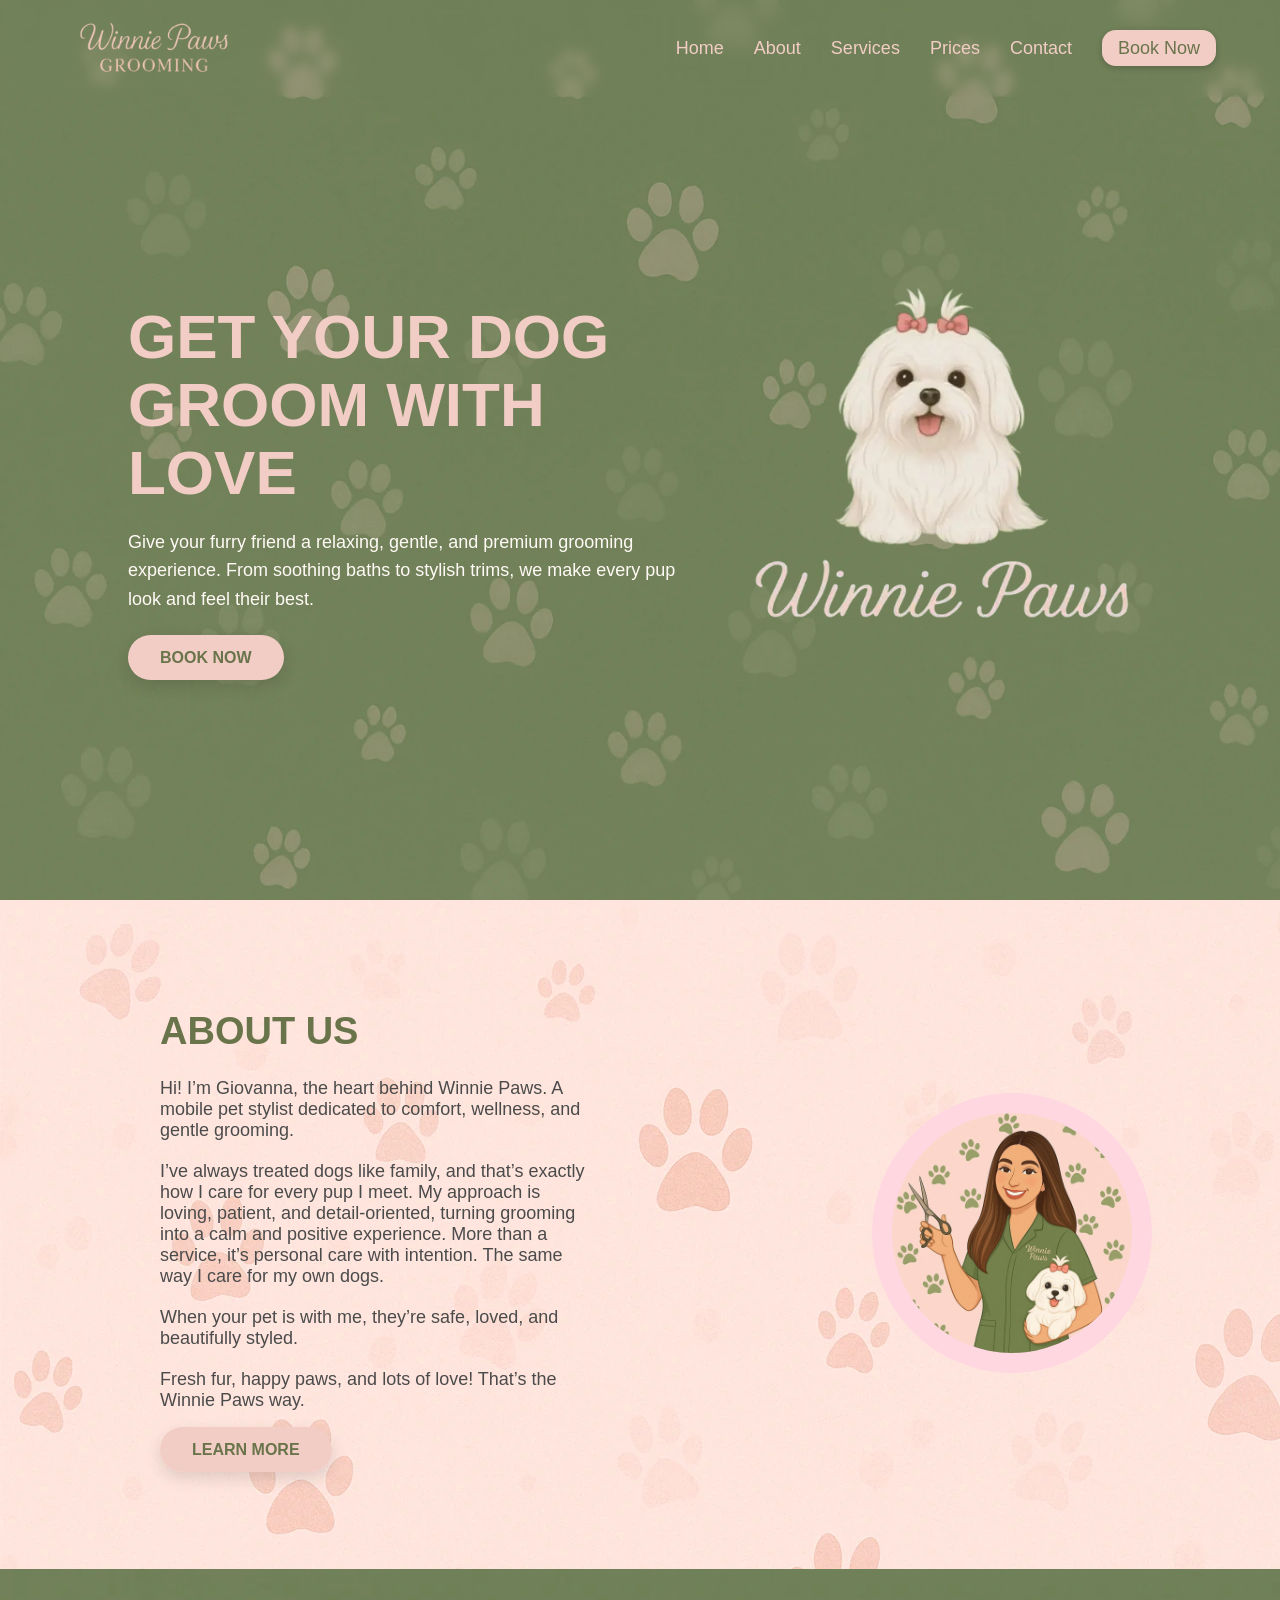
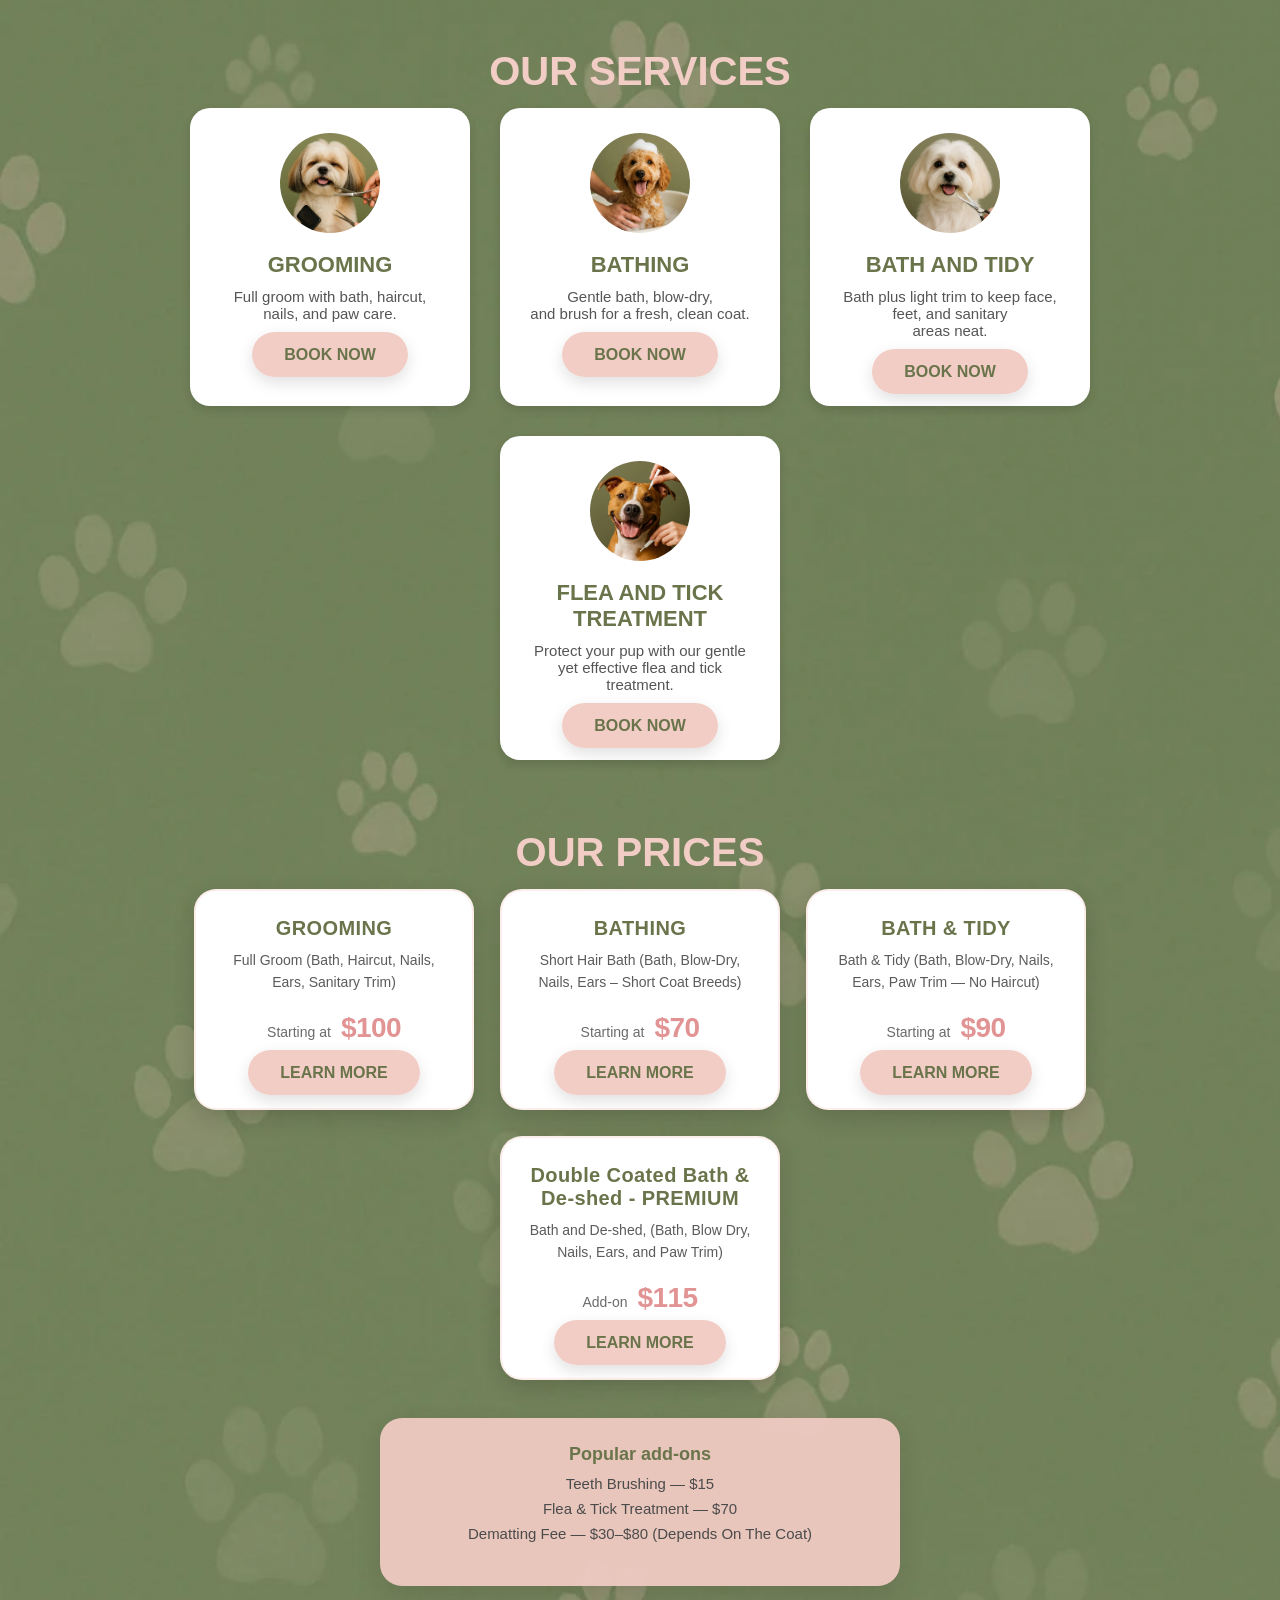
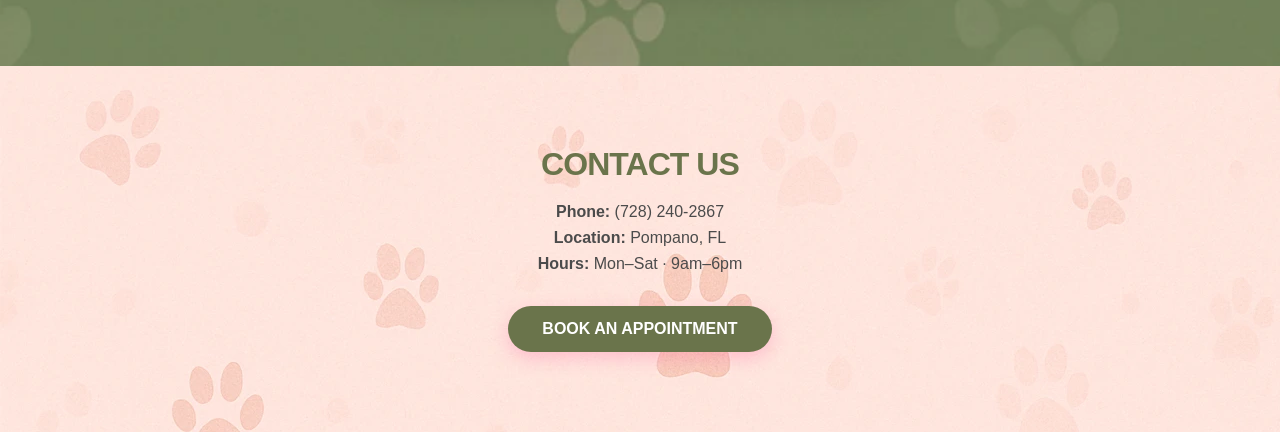
==== index.html @ 7e5e75f4 "changes main" ====
<!DOCTYPE html>
<html lang="en">
  <head>
    <meta charset="UTF-8">
    <meta name="viewport" content="width=device-width, initial-scale=1.0">
    <title>Winnie Paws</title>
    <link rel="stylesheet" href="styles.css" />
    <link href="https://assets.calendly.com/assets/external/widget.css" rel="stylesheet">
    <link rel="icon" type="image/png" href="./img/winni1.webp"/>
    <link rel="preload" as="image" href="./img/hero-bg.webp" type="image/webp">
  </head>
  <body>

    <!-- Header Section -->
    <header>
      <div class="container">
	<div class="logo">
	  <a href="#"><img id="logoText" src="./img/winni2.webp" alt="logo"></a>
	</div>

	<!-- HAMBURGER BUTTON (shown on mobile) -->
	<button class="nav-toggle" aria-label="Toggle navigation">
	  <span></span>
	</button>
	
	<!-- NAV LINKS -->
	<nav class="navbar" id="mainNav">
	  <ul>
	    <li class="navitem"><a href="#hero">Home</a></li>
	    <li class="navitem"><a href="#about">About</a></li>
	    <li class="navitem"><a href="#servicos">Services</a></li>
	    <li class="navitem"><a href="#prices">Prices</a></li>
	    <li class="navitem"><a href="#contact">Contact</a></li>
	    <li class="navitem"><a href="#" class="open-booking nav-btn">Book Now</a></li>
	  </ul>
	</nav>
      </div>
    </header>
    
    <!-- Hero Section -->
    <section id="hero" class="hero">
      <div class="hero-text">
	<h1> GET YOUR DOG GROOM WITH LOVE</h1>
	<p>Give your furry friend a relaxing, gentle, and premium grooming experience.
	  From soothing baths to stylish trims, we make every pup look and feel their best.</p>
	<a href="#" class="btn open-booking">BOOK NOW</a>
      </div>
      <div class="hero-img">
	<img src="./img/hero-dog.webp" alt="happy dog" />
      </div>
    </section>

    <!-- About Section -->
    <section id="about" class="about">
      <div class="about-content">
	<div class="about-text">

	  <div class="about-text-box">
	    <h2>ABOUT US</h2>
	    <p>Hi! I’m Giovanna, the heart behind Winnie Paws. A mobile pet stylist dedicated to comfort, wellness, and gentle grooming.</p>
	    <p>I’ve always treated dogs like family, and that’s exactly how I care for every pup I meet. My approach is loving, patient, and detail-oriented, turning grooming into a calm and positive experience. More than a service, it’s personal care with intention. The same way I care for my own dogs.</p>
	    <p>When your pet is with me, they’re safe, loved, and beautifully styled.</p>
	    <p class="last">Fresh fur, happy paws, and lots of love! That’s the Winnie Paws way.</p>

	    <a href="#contact" class="btn">LEARN MORE</a>
	  </div>
	</div>
	<div class="about-img">
	  <img src="./img/about-dog.webp" alt="dog with sunglasses" />
	</div>
      </div>
    </section>

    <!-- SERVICES + PRICES (ONE SECTION) -->
    <section id="servicos" class="services-pricing">
      <!-- SERVICES -->
      <div class="block">
	<h2>OUR SERVICES</h2>

	<div class="service-cards">
	  <div class="card">
            <img src="./img/services1.webp" alt="grooming dog">
            <h3>GROOMING</h3>
            <p>Full groom with bath, haircut, nails, and paw care.</p>
            <a href="#" class="btn open-booking" data-service="grooming">BOOK NOW</a>
	  </div>

	  <div class="card">
            <img src="./img/services2.webp" alt="bathing dog">
            <h3>BATHING</h3>
            <p>Gentle bath, blow-dry, <br>and brush for a fresh, clean coat.</p>
            <a href="#" class="btn open-booking" data-service="bathing">BOOK NOW</a>
	  </div>

	  <div class="card">
            <img src="./img/services3.webp" alt="bath and tidy">
            <h3>BATH AND TIDY</h3>
            <p>Bath plus light trim to keep face, feet, and sanitary <br>areas neat.</p>
            <a href="#" class="btn open-booking" data-service="bath_tidy">BOOK NOW</a>
	  </div>

	  <div class="card">
            <img src="./img/services4.webp" alt="flea and tick treatment">
            <h3>FLEA AND TICK TREATMENT</h3>
            <p>Protect your pup with our gentle yet effective flea and tick treatment.</p>
            <a href="#" class="btn open-booking" data-service="flea_tick">BOOK NOW</a>
	  </div>
	</div>
      </div>

      <!-- PRICES -->
      <div id="prices" class="block prices-block">
	<h2>OUR PRICES</h2>

	<div class="price-cards">
	  <div class="price-card">
            <h3>GROOMING</h3>
            <p class="price-sub">Full Groom (Bath, Haircut, Nails, Ears, Sanitary Trim)</p>
            <div class="price-range"><span>Starting at</span><strong>$100</strong></div>
            <a href="#" class="btn open-price" data-price="grooming">LEARN MORE</a>
	  </div>

	  <div class="price-card">
            <h3>BATHING</h3>
            <p class="price-sub">Short Hair Bath (Bath, Blow-Dry, Nails, Ears – Short Coat Breeds)</p>
            <div class="price-range"><span>Starting at</span><strong>$70</strong></div>
	    <a href="#" class="btn open-price" data-price="bathing">LEARN MORE</a>
	  </div>

	  <div class="price-card">
	    <h3>BATH & TIDY</h3>
	    <p class="price-sub">Bath & Tidy (Bath, Blow-Dry, Nails, Ears, Paw Trim — No Haircut)</p>
	    <div class="price-range"><span>Starting at</span><strong>$90</strong></div>
	    <a href="#" class="btn open-price" data-price="bath_tidy">LEARN MORE</a>
	  </div>

	  <div class="price-card">
            <h3>Double Coated Bath & <br>De-shed - PREMIUM</h3>
            <p class="price-sub">Bath and De-shed, (Bath, Blow Dry, Nails, Ears, and Paw Trim)</p>
            <div class="price-range"><span>Add-on</span><strong>$115</strong></div>
            <a href="#" class="btn open-price" data-price="flea_tick">LEARN MORE</a>
	  </div>
	</div>

	<div class="prices-footer">
	  <div class="prices-footer-box">
            <h4>Popular add-ons</h4>
            <ul>
              <li>Teeth Brushing — $15</li>
              <li>Flea & Tick Treatment — $70</li>
              <li>Dematting Fee — $30–$80 (Depends On The Coat)</li>
            </ul>
	  </div>
	</div>
      </div>
    </section>
  

    <!-- CONTACT SECTION -->
    <section id="contact" class="contact-section">
      <div class="contact-inner">
	<h2>CONTACT US</h2>
	<p><strong>Phone:</strong> (728) 240-2867</p>
	<p><strong>Location:</strong> Pompano, FL</p>
	<p><strong>Hours:</strong> Mon–Sat · 9am–6pm</p>
	<a href="#" class="btn open-booking">BOOK AN APPOINTMENT</a>
      </div>
    </section>

    <!-- BOOKING MODAL -->
    <div id="bookingModal" class="booking-modal-overlay">
      <div class="booking-modal-card">
	<button class="booking-close" aria-label="Close scheduling popup">&times;</button>

	<div class="booking-header">
          <h2>Book Your Grooming Appointment</h2>
          <p>Choose a time that works for you. We’ll pamper your pup ✂🐾</p>

	</div>

	<div class="booking-body">
          <!-- Calendly inline widget -->

	  <div
            id="calendly-inline-container"
            class="calendly-inline-widget"
            style="min-width:320px;"
            ></div>
	  
           <!-- Calendly inline widget end -->

	</div>

	<div class="booking-footer">
	  <!-- Download consent form button -->
	  <a
	    href="#"
	    id="consent-download-btn"
	    class="btn consent-btn btn-primary"
	  >
            DOWNLOAD CONSENT FORM
	  </a>

	  <small>Questions? Text us at (728) 240-2867 💗</small>
	</div>
      </div>
    </div>

    <!-- PRICES MODAL -->
    <div id="priceModal" class="price-modal-overlay" aria-hidden="true">
      <div class="price-modal-card" role="dialog" aria-modal="true" aria-labelledby="priceModalTitle">
	<button class="price-close" aria-label="Close pricing popup">&times;</button>

	<div class="price-header">
	  <h2 id="priceModalTitle">Service Details</h2>
	  <p id="priceModalSubtitle">What’s included + pricing notes</p>
	</div>

	<div class="price-body" id="priceModalBody">
	  <!-- injected content -->
	</div>

	<div class="price-footer">
	  <a href="#" class="btn open-booking">BOOK NOW</a>
	  <small>Questions? Text us at (728) 240-2867 💗</small>
	</div>
      </div>
    </div>

    <!-- Calendly script (required for embedded widget) -->
    <script src="https://assets.calendly.com/assets/external/widget.js"></script>

    <!-- Your main JS -->
    <script src="main.js" defer></script>
  </body>

</html>
---- styles.css ----
* {
    margin: 0;
    padding: 0;
    box-sizing: border-box;
}

/* colors */
:root {
    --primary-color: #ebdcdc;
    --secondary-color: #ebdcdc;
    --third-color: #e29494;
    --green: #808e5d;
    --green-dark: #6a744b;
    --pink: #f2cdc5;
    --pink-dark: #e0b4aa;
    --text-light: #fffaf5;
    --text-dark: #4b4b4b;
}

html {
  scroll-behavior: smooth;
  scroll-padding-top: 90px; /* header height */
}

body {
  font-family: arial, helvetica, sans-serif;
  background-color: #708055;
}

/* ==== HEADER SECTION ===== */
header {
  position: fixed;
  top: 0;
  width: 100%;
  background-color: rgba(0, 0, 0, 0);
  backdrop-filter: blur(6px);            /* optional blur */
  padding: 18px 0;
  box-shadow: none;
  z-index: 1000;
  transition: background 0.3s ease, box-shadow 0.3s ease;
}

header .container {
  width: 90%;
  max-width: 1200px;
  margin: 0 auto;

  display: flex;
  align-items: center;
  justify-content: space-between;
}

/* logo */
.logo {
  display: flex;
  align-items: center;
  gap: 10px;
}

.logo img {
  width: 90px;
}

#logoText {
  width: 180px;
}

/* desktop nav */
.navbar ul {
  list-style: none;
  display: flex;
  gap: 30px;
}

.navbar a {
  text-decoration: none;
  color: var(--pink);
  font-size: 18px;
  font-weight: 500;

}

.navbar a:hover {
  color: var(--pink-dark);
}

.nav-btn {
  background-color: var(--pink);
  color: var(--green-dark) !important;
  padding: 8px 16px;
  border-radius: 14px;
  font-weight: 600;
  box-shadow: 0 2px 6px rgba(0,0,0,0.2);
}

.nav-btn:hover {
  background-color: var(--pink-dark);
}

/* HAMBURGER BUTTON (hidden on desktop) */
.nav-toggle {
  display: none;
  background: none;
  border: none;
  cursor: pointer;
  padding: 6px;
  margin-left: 16px;
  z-index: 1100; /* above overlay nav */
}

/* the 3 bars */
.nav-toggle span,
.nav-toggle span::before,
.nav-toggle span::after {
  display: block;
  width: 24px;
  height: 3px;
  border-radius: 999px;
  background-color: var(--pink);
  transition: transform 0.25s ease, opacity 0.25s ease, background-color 0.25s ease;
  position: relative;
}

.nav-toggle span::before,
.nav-toggle span::after {
  content: "";
  position: absolute;
  left: 0;
}

.nav-toggle span::before { top: -7px; }
.nav-toggle span::after  { top:  7px; }

/* X state when menu is open */
.nav-toggle.open span {
  background-color: transparent;
}
.nav-toggle.open span::before {
  transform: translateY(7px) rotate(45deg);
}
.nav-toggle.open span::after {
  transform: translateY(-7px) rotate(-45deg);
}

/* SCROLLED HEADER EFFECT */
header.scrolled {
  background-color: rgba(128, 142, 93, 0.75);
  backdrop-filter: blur(8px);
  box-shadow: 0 8px 20px rgba(0,0,0,0.15);
}

/* when mobile menu is open, lock background scroll */
body.nav-open {
  overflow: hidden;
}

/* ===== MOBILE NAV OVERLAY ===== */
@media (max-width: 850px) {
  header .container {
    width: 94%;
  }

  /* show hamburger */
  .nav-toggle {
    display: block;
  }

  /* full-screen overlay nav */
  .navbar {
    position: fixed;
    top: 0;
    left: 0;
    right: 0;
    bottom: 0;

    height: 100dvh;
    min-height: 100vh;

    background: none;

    z-index: 1050;

    /* layout */
    display: flex;
    justify-content: flex-start;   /* start from top */
    align-items: flex-start;
    padding-top: 100px;            /* space under logo / header */

    opacity: 0;
    pointer-events: none;
    transition: opacity 0.3s ease;

    /* moved bg from ::before to navbar itself (fixes iOS repaint bug) */
    background-color: var(--green);
    background-image: url("./img/hero-bg.webp");
    background-repeat: repeat;
    background-size: 1400px;
    background-position: top left;

    /* force iOS Safari to paint this layer immediately */
    transform: translateZ(0);
    -webkit-transform: translateZ(0);
    will-change: transform, opacity;
  }

  .navbar ul {
    flex-direction: column;
    gap: 24px;
    width: 100%;
    align-items: center;
  }

  .navbar li {
    width: 100%;
    text-align: center;
  }

  .navbar a {
    font-size: 24px;
    color: var(--pink);
  }

  /* show overlay when body has nav-open */
  body.nav-open .navbar {
    opacity: 1;
    pointer-events: auto;
  }

  body.nav-open .hero {
    visibility: hidden;
  }

  body.nav-open header {
    background: transparent !important;
    box-shadow: none !important;
    backdrop-filter: none !important;
  }

  /* hide hero content when mobile menu is open */
  body.nav-open .hero-text,
  body.nav-open .hero-img {
    opacity: 0;
    pointer-events: none; /* just in case */
  }
}

/* ==== HERO SECTION ==== */
.hero {
  display: flex;
  align-items: center;
  justify-content: space-between;
  flex-wrap: wrap;

  /* fallback color + image */
  background-color: var(--green);
  background-image: url("./img/hero-bg.webp");
  background-repeat: no-repeat;    /* or "repeat" if you want tiling */
  background-size: cover;          /* make it fill the hero area */
  background-position: center;     /* keep it centered */

  padding: 140px 10% 70px;
  min-height: 100vh;
}

.hero-text {
  flex: 1;
  max-width: 550px;
  min-width: 300px;
}

.hero-text h1 {
  font-size: 62px; /* slightly bigger for prominence */
  color: var(--pink);
  margin-bottom: 20px;
  line-height: 1.1;
}

.hero-text p {
  font-size: 18px;
  color: var(--text-light);
  margin-bottom: 35px;
  line-height: 1.6;
}

.btn {
  background-color: var(--pink);
  color: var(--green-dark);
  padding: 14px 32px;
  border-radius: 30px;
  text-decoration: none;
  font-weight: bold;
  font-size: 16px;
  border: none;
  box-shadow: 0 6px 16px rgba(0, 0, 0, 0.12);
}

.btn:hover {
  background-color: var(--pink-dark);
  transform: translatey(-2px);
}

.btn-primary {
  background-color: var(--pink-dark); /* #e29494 */
  color: var(--green-dark);
  font-weight: 700;
}

.btn-primary:hover {
  background-color: #d97f7f; /* slightly darker */
}

.hero-img img {
  width: 420px; /* larger dog image */
  border: none; 
  transition: transform 0.4s ease;
}

.hero-img img:hover {
  transform: scale(1.05);
}

/* ----- TABLET FIX ----- */
@media (max-width: 900px) {
  .hero {
    padding: 130px 7% 50px;
    text-align: center;
    flex-direction: column;
  }

  .hero-img {
    order: -1;
  }

  .hero-text {
    max-width: 90%;
  }

  .hero-text h1 {
    font-size: 44px;
  }
  .hero-img img {
    width: 75%;
    margin-top: 0;
  }

}

/* ----- SMALL PHONE FIX ----- */
@media (max-width: 480px) {
  .hero {
    padding: 110px 5% 40px;
  }

  .hero-text h1 {
    font-size: 32px;
  }

  .hero-text p {
    font-size: 16px;
  }

  .hero-img {
    margin-bottom: 0px;
  }
  
  .hero-img img {
    width: 65%;
  }
}

/* ==== ABOUT SECTION ==== */

.about {
  background-color: var(--pink);
  background-image: url("./img/hero-bg2.webp");
  padding: 80px 10%;
}

.last {
  padding-bottom: 10px;
}

.about-content {
  display: flex;
  align-items: center;
  justify-content: space-between;
  flex-wrap: wrap;
}

.about-text {
  flex: 1;
  max-width: 500px;
}

.about-text h2 {
  color: var(--green-dark);
  font-size: 38px;
  margin-bottom: 25px;
}

.about-text p {
  color: var(--text-dark);
  font-size: 18px;
  margin-bottom: 20px;
}

.about-img img {
  width: 280px;
  border-radius: 50%;
  background-color: #ffd7e0;
  padding: 20px;
}

.about-text-box {
  padding: 30px 32px;
  border-radius: 18px;
}

/* about responsiveness */
@media (max-width: 900px) {
  .about-content {
    flex-direction: column;
    text-align: center;
  }

  .about-img img {
    margin-top: 44px;
  }
}

@media (max-width: 600px) {
  .about-text-box {
    padding: 22px 20px;
  }

  .about-text h2 {
    text-align: center;
  }

  .about-text p {
    font-size: 16px;
    text-align: center;
  }
  .about-img img {
    margin-top: 44px;
  } 
}

/* ==== SERVICES + PRICES (ONE SHARED BACKGROUND) ==== */
.services-pricing {
  background-color: var(--green);
  background-image: url("./img/hero-bg.webp");
  background-repeat: no-repeat;
  background-size: cover;
  background-position: center;
  
  padding: 80px 10%;
  text-align: center;
}

.services-pricing h2 {
  color: var(--pink);
  font-size: 40px;
  margin-bottom: 14px; 
}

.services-pricing .block {
  margin-bottom: 70px;
}

.services-pricing .block:last-child {
  margin-bottom: 0;
}

@media (max-width: 1300px) {
  .services-pricing {
    background-repeat: repeat;
    background-size: 2600px;      /* tweak 320–520px */
    background-position: top left;
  }
}

@media (max-width: 900px) {
  .services-pricing {
    background-repeat: repeat;
    background-size: 1800px;      /* tweak 320–520px */
    background-position: top left;
  }
}

@media (max-width: 600px) {
  .services-pricing {
    background-repeat: repeat;
    background-size: 1600px;      /* tweak 320–520px */
    background-position: top left;
  }
}

/* ==== SERVICES SECTION ==== */
.services {
  background: none;
  padding: 0;
  text-align: center;
}

.services h2 {
  color: var(--pink);
  font-size: 40px;
  margin-bottom: 40px;
}

.service-cards {
  display: flex;
  justify-content: center;
  flex-wrap: wrap;
  gap: 30px;
}

.card {
  background-color: white;
  border-radius: 20px;
  padding: 25px;
  width: 280px;
  box-shadow: 0 4px 10px rgba(0,0,0,0.12);
  transition: transform 0.3;
}

.card:hover {
  transform: translatey(-5px);
}

.card img {
  width: 100px;
  height: 100px;
  border-radius: 50%;
  margin-bottom: 15px;
}

.card h3 {
  color: var(--green-dark);
  font-size: 22px;
  margin-bottom: 10px;
}

.card p {
  font-size: 15px;
  color: #555;
  margin-bottom: 24px;
}

/* services responsive */
@media (max-width: 900px) {
  .card h3 {
    font-size: 20px;
  }
}

@media (max-width: 600px) {
  .card h3 {
    font-size: 20px;
  }
}

/* ==== PRICES SECTION ==== */
.prices {
  background: none;
  padding: 0;
  text-align: center;
  color: var(--pink);
}

.prices h2 {
  color: var(--pink);
  font-size: 40px;
  margin-bottom: 14px;
}

.prices-note {
  color: var(--text-light);
  max-width: 720px;
  margin: 0 auto 38px auto;
  line-height: 1.6;
  font-size: 16px;
}

.price-cards {
  display: flex;
  justify-content: center;
  flex-wrap: wrap;
  gap: 26px;
  margin-top: 10px;
}

.price-card {
  background: #ffffff;
  width: 280px;
  border-radius: 22px;
  padding: 26px 22px;
  box-shadow: 0 8px 22px rgba(0,0,0,0.14);
  transition: transform 0.25s ease;
  border: 2px solid rgba(242, 205, 197, 0.35);
}

.price-card:hover {
  transform: translateY(-6px);
}

.price-card h3 {
  color: var(--green-dark);
  font-size: 20px;
  margin-bottom: 10px;
  letter-spacing: 0.02em;
}

.price-sub {
  color: #5b5b5b;
  font-size: 14px;
  line-height: 1.55;
  margin-bottom: 18px;
  min-height: 44px; /* keeps cards aligned */
}

.price-range {
  display: flex;
  align-items: baseline;
  justify-content: center;
  gap: 10px;
  margin: 6px 0 20px 0;
}

.price-range span {
  color: #6b6b6b;
  font-size: 14px;
}

.price-range strong {
  color: var(--third-color);
  font-size: 28px;
  letter-spacing: -0.02em;
}

.prices .btn {
  display: inline-block;
  width: auto;
  min-width: 170px;
}

/* ===== PRICE MODAL (matches booking modal style) ===== */
.price-modal-overlay {
  position: fixed;
  inset: 0;
  background: rgba(0, 0, 0, 0.4);
  display: flex;
  align-items: center;
  justify-content: center;
  padding: 20px;

  opacity: 0;
  visibility: hidden;
  transition: opacity 0.25s ease, visibility 0.25s ease;
  z-index: 9998;
}

.price-modal-overlay.show {
  opacity: 1;
  visibility: visible;
}

.price-modal-card {
  background: #ffffff;
  max-width: 900px;
  width: 100%;
  border-radius: 24px;
  box-shadow: 0 30px 80px rgba(0,0,0,0.25);
  border: 3px solid var(--green);
  position: relative;
  display: flex;
  flex-direction: column;
  max-height: 90vh;
  overflow: hidden;
}

.price-breakdown {
  margin-bottom: 18px;
}

.price-breakdown h3 {
  color: var(--third-color);
  font-size: 1.05rem;
  margin: 0 0 10px;
}

.price-breakdown-list {
  list-style: none;
  padding: 0;
  margin: 0;
  display: grid;
  gap: 10px;
}

.price-breakdown-list li {
  display: flex;
  justify-content: space-between;
  align-items: center;
  gap: 14px;
  background: #fff5f7;
  border: 1px solid #ffe4ef;
  padding: 10px 12px;
  border-radius: 14px;
  color: var(--text-dark);
}

.price-breakdown-list strong {
  color: var(--green-dark);
}

.price-small-note {
  margin-top: 10px;
  font-size: 0.9rem;
  color: #666;
  line-height: 1.4;
}

/* close button */
.price-close {
  position: absolute;
  top: 16px;
  right: 16px;
  background: var(--green);
  color: #fff;
  border: none;
  width: 36px;
  height: 36px;
  line-height: 32px;
  font-size: 24px;
  font-weight: 600;
  border-radius: 50%;
  cursor: pointer;
  box-shadow: 0 8px 20px rgba(0,0,0,0.2);
}

.price-close:hover {
  background: var(--green-dark);
}

/* header */
.price-header {
  background: var(--pink);
  padding: 32px 24px 16px 24px;
  text-align: center;
  border-bottom: 1px solid var(--pink-dark);
}

.price-header h2 {
  color: var(--green-dark);
  font-size: 1.5rem;
  font-weight: 700;
  letter-spacing: -0.03em;
  margin-bottom: 8px;
}

.price-header p {
  color: #5b5b5b;
  font-size: 0.95rem;
  line-height: 1.4;
  margin: 0 auto;
  max-width: 520px;
}

/* body */
.price-body {
  background: #ffffff;
  padding: 22px 24px;
  overflow-y: auto;
  -webkit-overflow-scrolling: touch;
  flex: 1;
}

.price-detail-block h3 {
  color: var(--third-color);
  font-size: 1.05rem;
  margin: 18px 0 10px;
}

.price-detail-block ul {
  list-style: none;
  padding-left: 0;
  margin: 0;
  display: grid;
  gap: 10px;
}

.price-detail-block li {
  background: #fff5f7;
  border: 1px solid #ffe4ef;
  padding: 10px 12px;
  border-radius: 14px;
  color: var(--text-dark);
}

.price-detail-block p {
  color: #555;
  line-height: 1.6;
  margin-top: 10px;
}

.price-note {
  margin-top: 14px;
}

/* footer */
.price-footer {
  background: #fff5f7;
  border-top: 1px solid #ffe4ef;
  padding: 16px 24px;
  padding-bottom: calc(16px + env(safe-area-inset-bottom, 0px));
  display: flex;
  flex-direction: column;
  align-items: center;
  gap: 10px;
}

.price-footer .btn {
  width: auto;
  min-width: 240px;
  text-align: center;
}

/* mobile: full-screen like booking modal */
@media (max-width: 600px) {
  .price-modal-overlay {
    padding: 0;
    align-items: stretch;
    justify-content: flex-start;
  }

  .price-modal-card {
    width: 100vw;
    max-width: 100vw;
    max-height: 100vh;
    height: 100dvh;
    border-radius: 0;
    border: none;
  }

  .price-close {
    top: 12px;
    right: 12px;
    width: 32px;
    height: 32px;
    font-size: 20px;
    line-height: 30px;
    z-index: 99999;
  }
}

/* footer box */
.prices-footer {
  margin-top: 38px;
  display: flex;
  justify-content: center;
}

.prices-footer-box {
  background: rgba(242, 205, 197, 0.92);
  border-radius: 22px;
  padding: 26px 22px;
  max-width: 520px;
  width: 100%;
  box-shadow: 0 10px 26px rgba(0,0,0,0.10);
}

.prices-footer-box h4 {
  color: var(--green-dark);
  font-size: 18px;
  margin-bottom: 10px;
}

.prices-footer-box ul {
  list-style: none;
  padding: 0;
  margin: 0 0 18px 0;
  display: grid;
  gap: 8px;
}

.prices-footer-box li {
  color: var(--text-dark);
  font-size: 15px;
}

/* responsive */
@media (max-width: 600px) {
  .prices h2 {
    font-size: 32px;
  }

  .price-card {
    width: 100%;
    max-width: 360px;
  }
}

/* ===== SERVICE MODAL ===== */
.service-modal-overlay {
  position: fixed;
  inset: 0;
  background: rgba(0, 0, 0, 0.4);
  display: flex;
  align-items: center;
  justify-content: center;
  padding: 20px;

  opacity: 0;
  visibility: hidden;
  transition: opacity 0.25s ease, visibility 0.25s ease;
  z-index: 9998; /* just under booking if both existed (they won’t) */
}

.service-modal-overlay.show {
  opacity: 1;
  visibility: visible;
}

.service-modal-card {
  background: #ffffff;
  max-width: 520px;
  width: 100%;
  border-radius: 24px;
  box-shadow: 0 20px 60px rgba(0, 0, 0, 0.25);
  border: 3px solid var(--green);
  position: relative;
  padding: 28px 24px 24px;
}

.service-close {
  position: absolute;
  top: 14px;
  right: 14px;
  background: var(--green);
  color: #fff;
  border: none;
  width: 32px;
  height: 32px;
  line-height: 30px;
  font-size: 22px;
  font-weight: 600;
  border-radius: 50%;
  cursor: pointer;
  box-shadow: 0 8px 18px rgba(0, 0, 0, 0.2);
}

.service-close:hover {
  background: var(--green-dark);
}

.service-modal-header h3 {
  color: #e29494;
  font-size: 1.5rem;
  margin-bottom: 20px;
  padding-bottom: 4px;
  border-bottom: 2px solid #e29494;
  display: inline-block;
}

.service-modal-body p {
  font-size: 0.98rem;
  color: #555;
  line-height: 1.6;
}

/* ===== BOOKING MODAL OVERLAY ===== */
.booking-modal-overlay {
  position: fixed;
  inset: 0;
  background: rgba(0, 0, 0, 0.4); /* dark transparent bg behind popup */
  display: flex;
  align-items: center;
  justify-content: center;
  padding: 20px;

  opacity: 0;
  visibility: hidden;
  transition: opacity 0.25s ease, visibility 0.25s ease;
  z-index: 9999; /* above everything */
}

.booking-modal-overlay.show {
  opacity: 1;
  visibility: visible;
}

/* ===== BOOKING MODAL CARD ===== */
.booking-modal-card {
  background: #ffffff;
  max-width: 900px;
  width: 100%;
  border-radius: 24px;
  box-shadow: 0 30px 80px rgba(0,0,0,0.25);
  border: 3px solid var(--green);
  position: relative;
  display: flex;
  flex-direction: column;
  max-height: 90vh;
  overflow: hidden; /* round corners clip iframe */
}

/* close (x) button */
.booking-close {
  position: absolute;
  top: 16px;
  right: 16px;
  background: var(--green);
  color: #fff;
  border: none;
  width: 36px;
  height: 36px;
  line-height: 32px;
  font-size: 24px;
  font-weight: 600;
  border-radius: 50%;
  cursor: pointer;
  box-shadow: 0 8px 20px rgba(0,0,0,0.2);
}

.booking-close:hover {
  background: var(--green-dark);
}

/* header text inside popup */
.booking-header {
  background: var(--pink);
  padding: 32px 24px 16px 24px;
  text-align: center;
  border-bottom: 1px solid var(--pink-dark);
}

.booking-header h2 {
  color: var(--green-dark);
  font-size: 1.5rem;
  font-weight: 700;
  letter-spacing: -0.03em;
  margin-bottom: 8px;
}

.booking-header p {
  color: #5b5b5b;
  font-size: 0.95rem;
  line-height: 1.4;
  margin: 0 auto;
  max-width: 420px;
}

/* calendly iframe area */
.booking-body {
  background: #ffffff;
  padding: 16px;
  overflow: hidden;
  -webkit-overflow-scrolling: touch;
  flex: 1; /* take available vertical space */
}

.calendly-inline-widget {
  width: 100%;
  min-height: 600px;
  border-radius: 16px;
  overflow: hidden;
  border: 2px solid #ffd7e6;
  background-color: #fff5f7; /* behind iframe load flash */
  padding: 0;
}

.calendly-inline-widget iframe {
  display: block;            /* removes inline iframe gaps */
  width: 100% !important;
  height: 100% !important;   /* key */
  border: 0 !important;
}

/* footer of popup */
.booking-footer {
  background: #fff5f7;
  border-top: 1px solid #ffe4ef;
  padding: 16px 24px;
  padding-bottom: calc(16px + env(safe-area-inset-bottom, 0px)); /* extra for iOS */

  display: flex;
  flex-direction: column;
  align-items: center;   /* center horizontally */
  justify-content: center; 
  gap: 10px;             /* spacing between elements */
}

.booking-footer .btn {
  width: auto;
  min-width: 240px;      /* keeps button width consistent */
  text-align: center;
}

/* Animate the consent button when text changes */
.consent-btn {
  display: inline-block;
  text-align: center;
  min-width: 250px;
  transition: 
    background-color 0.35s ease,
    padding 0.35s ease,
    min-width 0.35s ease,
    color 0.35s ease,
    opacity 0.25s ease;
}

/* Fade-out effect when changing text */
.consent-btn.fade-out {
  opacity: 0;
}

/* Fade-in effect after text is replaced */
.consent-btn.fade-in {
  opacity: 1;
}

/* Optional: style when switched to "Submit" */
.consent-btn.submitting {
  background-color: var(--green-dark);
  color: var(--pink);
}

/* DESKTOP/TABLET: give the widget a real height so iframe 100% works */
#calendly-inline-container.calendly-inline-widget {
  height: 600px;      /* pick what you like: 600–700 */
  min-height: 600px;
}

/* iframe fills the widget */
#calendly-inline-container.calendly-inline-widget iframe {
  display: block;
  width: 100% !important;
  height: 100% !important;
  border: 0 !important;
}

/* booking modal – phones full-screen */
@media (max-width: 600px) {
  .booking-modal-overlay {
    padding: 0;                     /* no gap around card */
    align-items: stretch;           /* let card stretch vertically */
    justify-content: flex-start;    /* start at the top */
  }

  .booking-modal-card {
    width: 100vw;
    max-width: 100vw;

    /* let the card size to the real viewport */
    max-height: 100vh;
    height: auto;
    height: 100dvh; /* Safari & modern browsers use this instead of buggy 100vh */

    border-radius: 0;
    border: none;
    display: flex;
    flex-direction: column;
    overflow: hidden;
  }

  .booking-body {
    flex: 1 1 auto;
    min-height: 0;
    padding: 12px;
    overflow: hidden; /* no modal scroll */
  }

  .calendly-inline-widget {
    height: 100%;
    min-height: 0;
    overflow: auto;     /* ← Calendly scrolls */
    -webkit-overflow-scrolling: touch;
  }

  /* Let Calendly occupy the full available height */
  #calendly-inline-container.calendly-inline-widget {
    height: 100%;
    min-height: 0;
    overflow: hidden; /* IMPORTANT */
  }

  /* Make the Calendly iframe scroll instead */
  #calendly-inline-container.calendly-inline-widget iframe {
    width: 100% !important;
    height: 100% !important;
    overflow: auto !important;
    -webkit-overflow-scrolling: touch;
  }

  .booking-modal-card {
    overflow: hidden;  /* ← no scrolling here */
  }

  .booking-header {
    padding: 40px 24px 16px 24px;   /* a bit of top spacing */
  }

  .booking-close {
    top: 12px;
    right: 12px;
    width: 32px;
    height: 32px;
    font-size: 20px;
    line-height: 30px;
    z-index: 99999;                 /* keep close button above iframe */
  }

  .booking-header h2 {
    font-size: 1.25rem;
  }

  .booking-header p {
    font-size: 0.9rem;
  }
}

/* button in navbar can look special if you want */
.schedule-btn {
  background-color: #ff5fa2;
  color: #fff;
  padding: 8px 16px;
  border-radius: 20px;
  text-decoration: none;
  font-weight: 600;
  transition: background 0.2s;
}

.schedule-btn:hover {
  background-color: #e29494;
  color: #fff;
}

/* ==== CONTACT SECTION ==== */
.contact-section {
  background-image: url("./img/hero-bg2.webp");
  padding: 80px 10%;
  text-align: center;
  border-top: none;
}

.contact-inner {
  max-width: 600px;
  margin: 0 auto; /* centers the whole block */
}

.contact-section h2 {
  color: var(--green-dark);
  font-size: 32px;
  margin-bottom: 20px;
  font-weight: 700;
  letter-spacing: -0.03em;
}

.contact-section p {
  font-size: 16px;
  color: var(--text-dark);
  margin-bottom: 8px;
}

.contact-section .btn {
  display: inline-block;
  margin-top: 25px; /* space above button */
  padding: 14px 34px;
  font-size: 16px;
  border-radius: 30px;
  background-color: var(--green-dark);
  color: #fff;
  font-weight: 700;
  text-decoration: none;
  box-shadow: 0 6px 18px rgba(255, 95, 162, 0.3);
  transition: all 0.3s ease;
}

.contact-section .btn:hover {
  background-color: var(--green);
  transform: translatey(-3px);
}

/* global tiny-screen tweak */
@media (max-width: 400px) {
  section {
    padding-left: 5%;
    padding-right: 5%;
  }
}
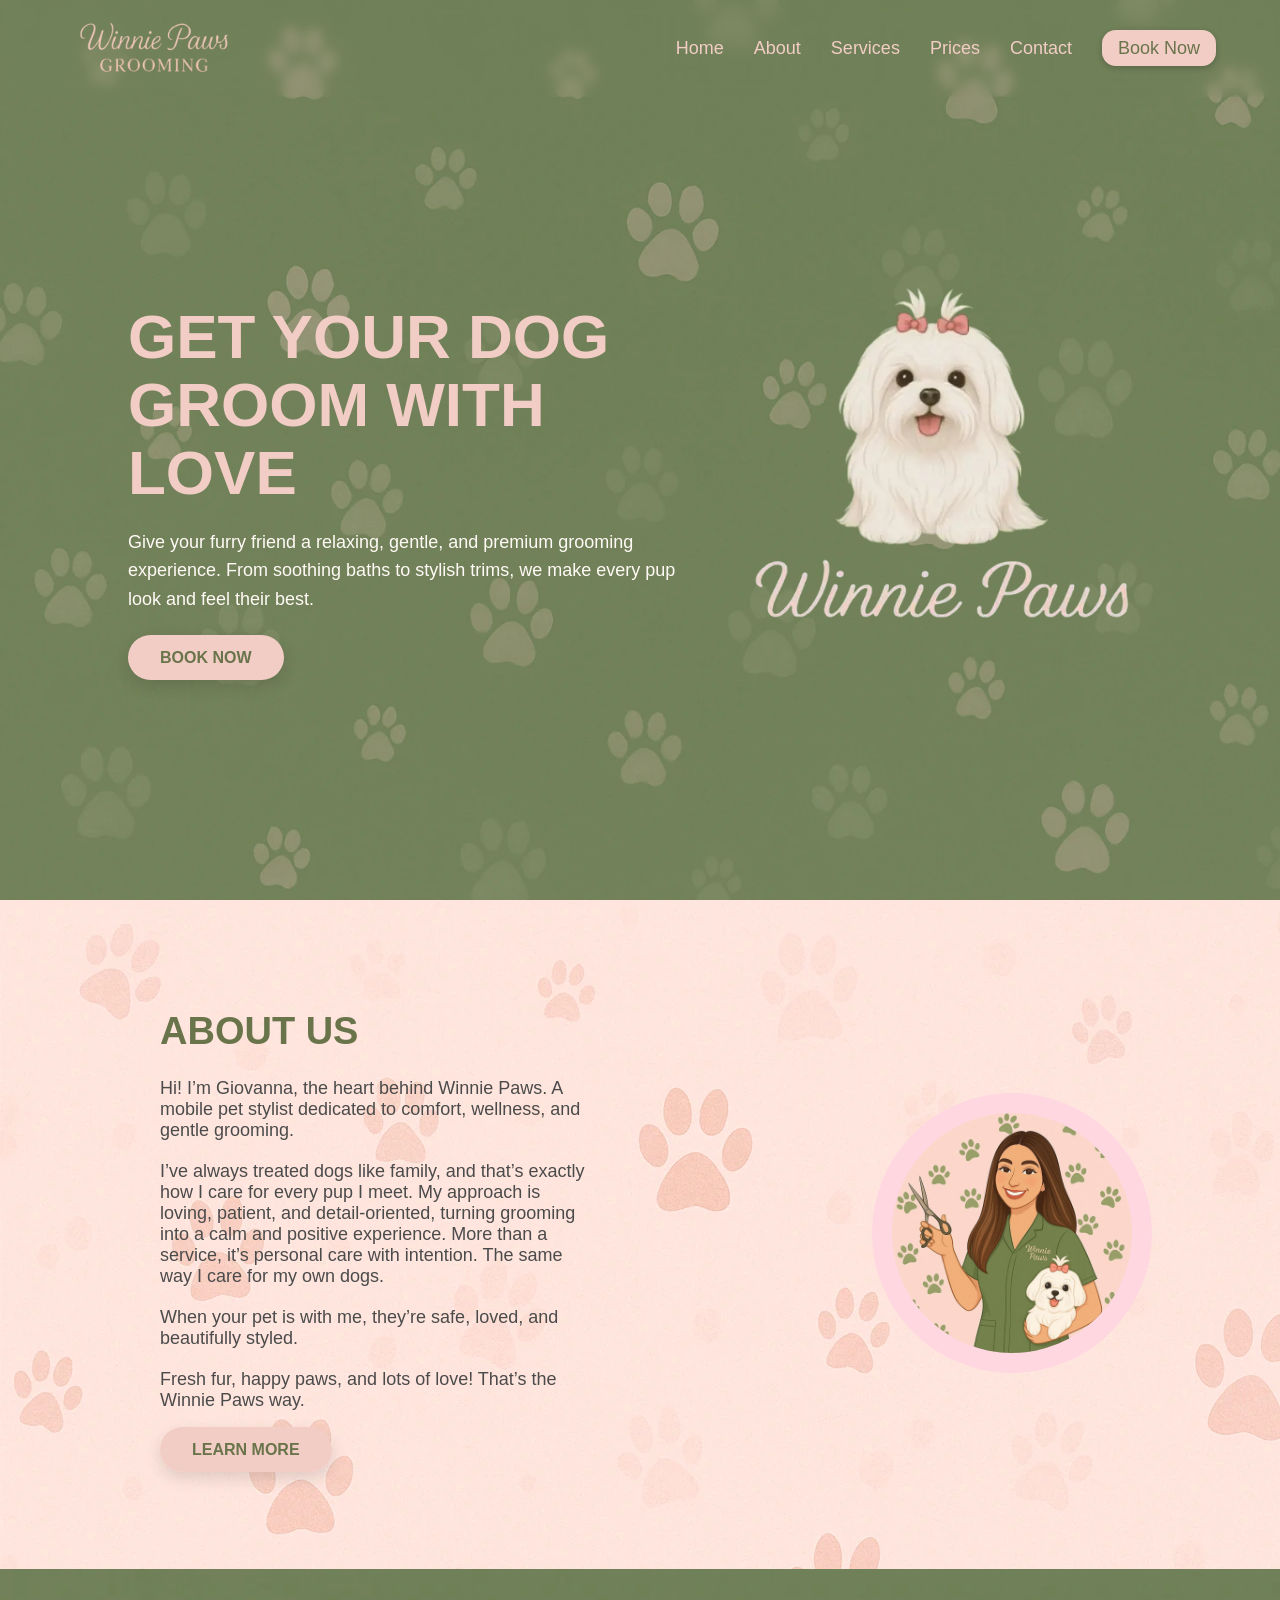
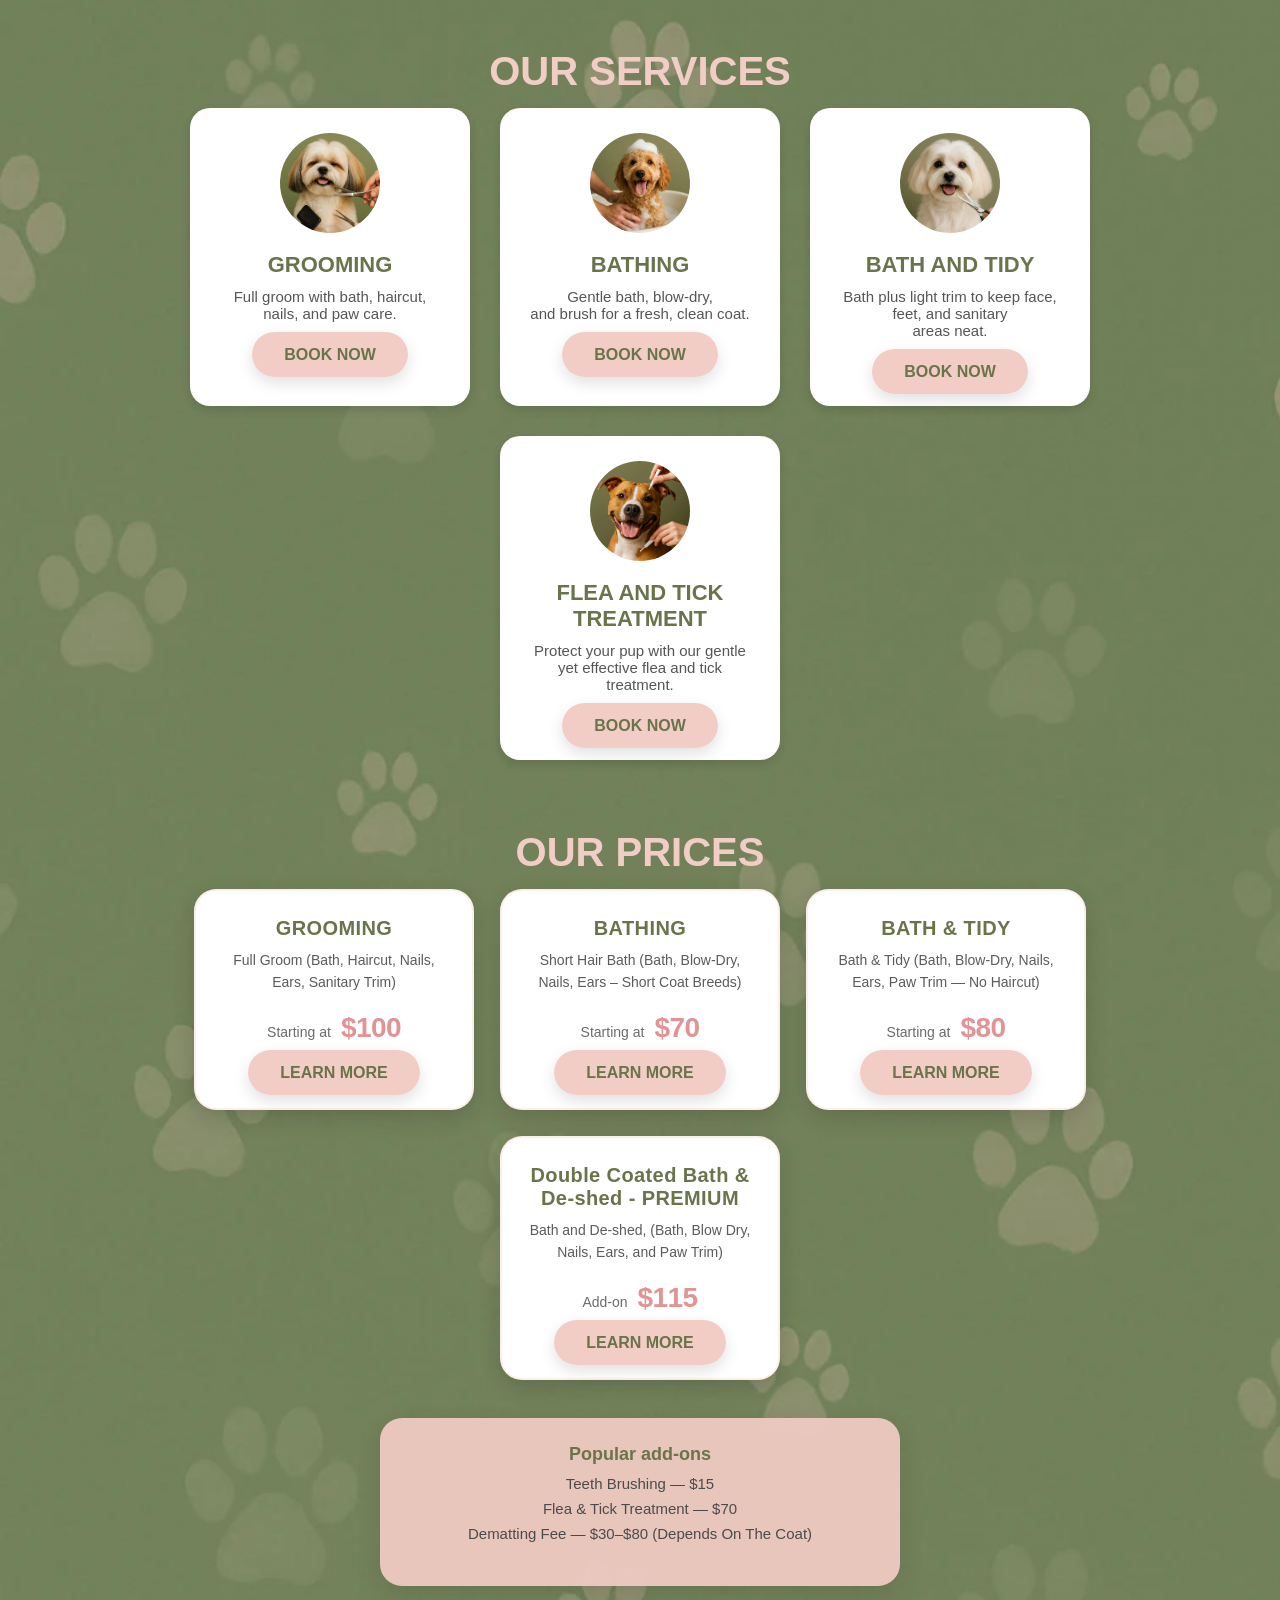
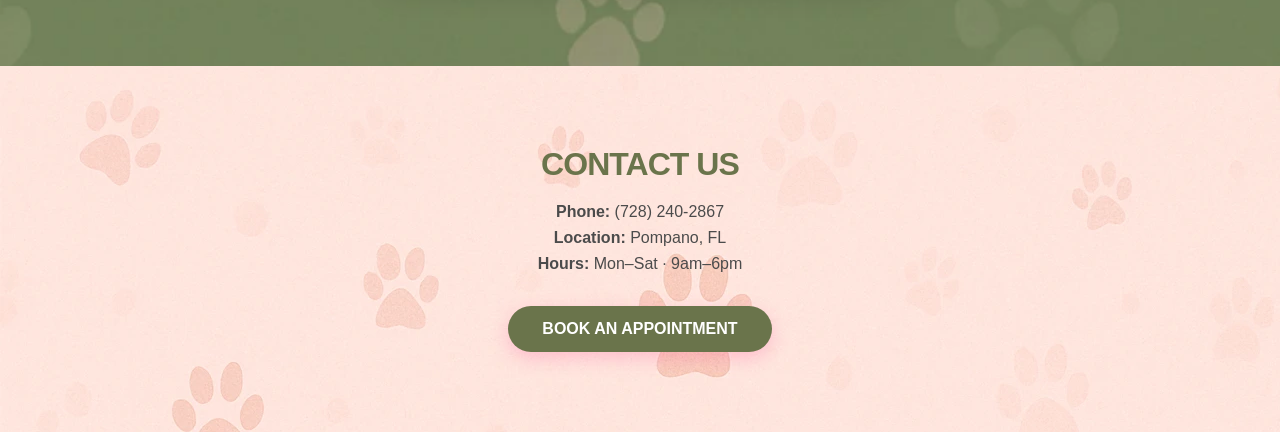
==== commit 039e4ec3: "changes main" ====
--- a/index.html
+++ b/index.html
@@ -130,7 +130,7 @@
 	  <div class="price-card">
 	    <h3>BATH & TIDY</h3>
 	    <p class="price-sub">Bath & Tidy (Bath, Blow-Dry, Nails, Ears, Paw Trim — No Haircut)</p>
-	    <div class="price-range"><span>Starting at</span><strong>$90</strong></div>
+	    <div class="price-range"><span>Starting at</span><strong>$80</strong></div>
 	    <a href="#" class="btn open-price" data-price="bath_tidy">LEARN MORE</a>
 	  </div>
 
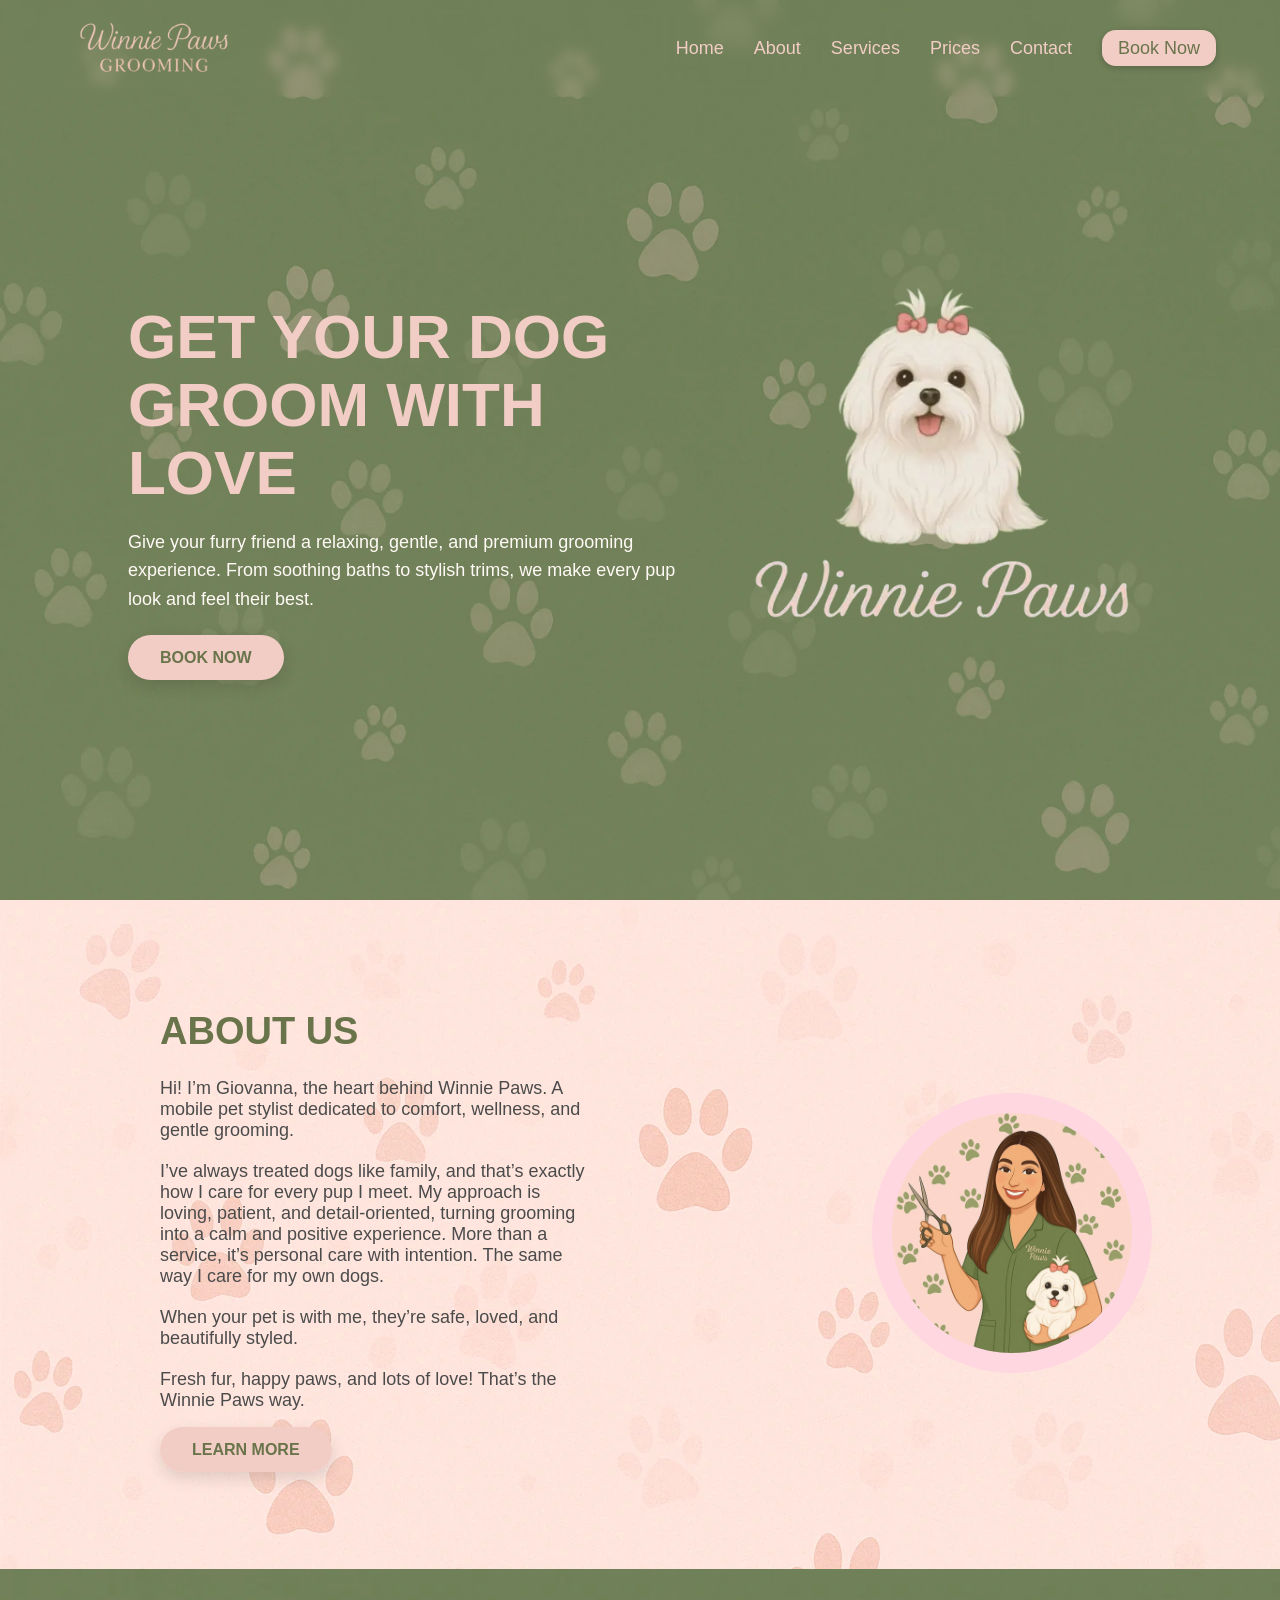
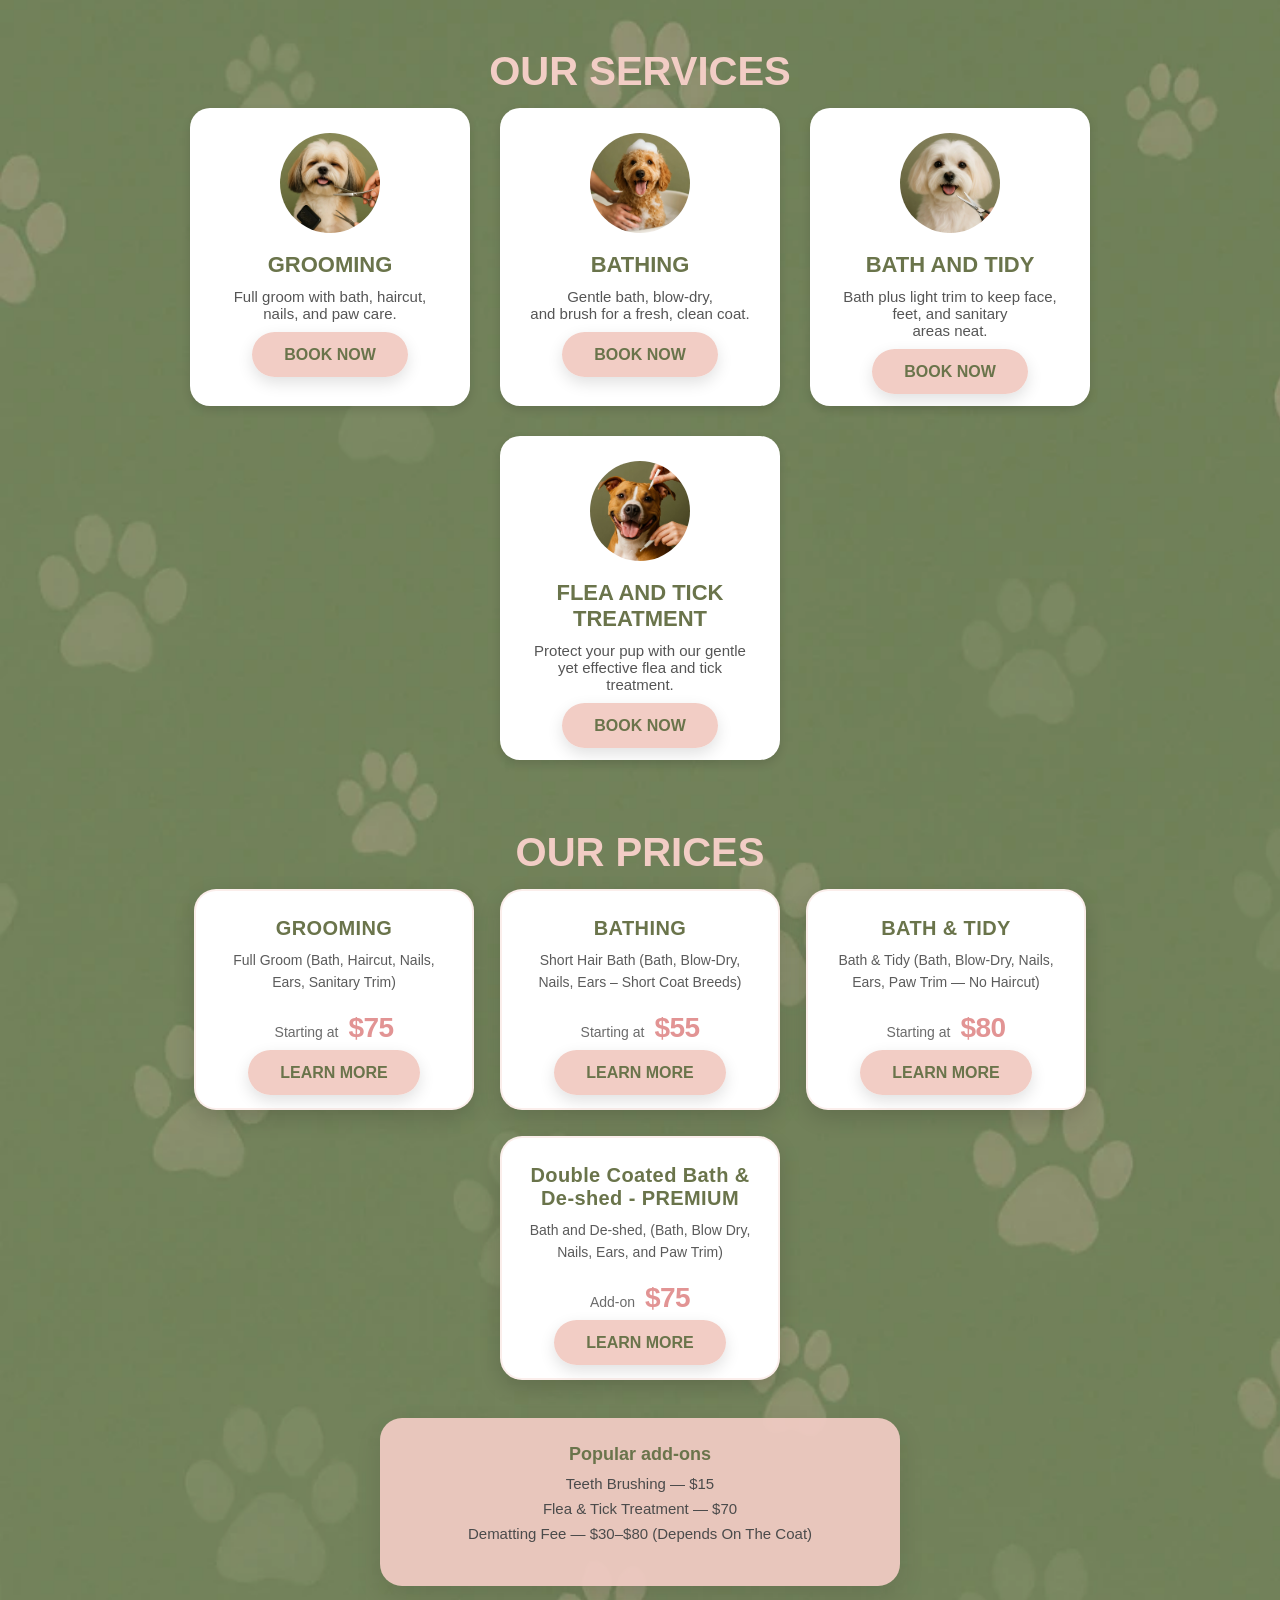
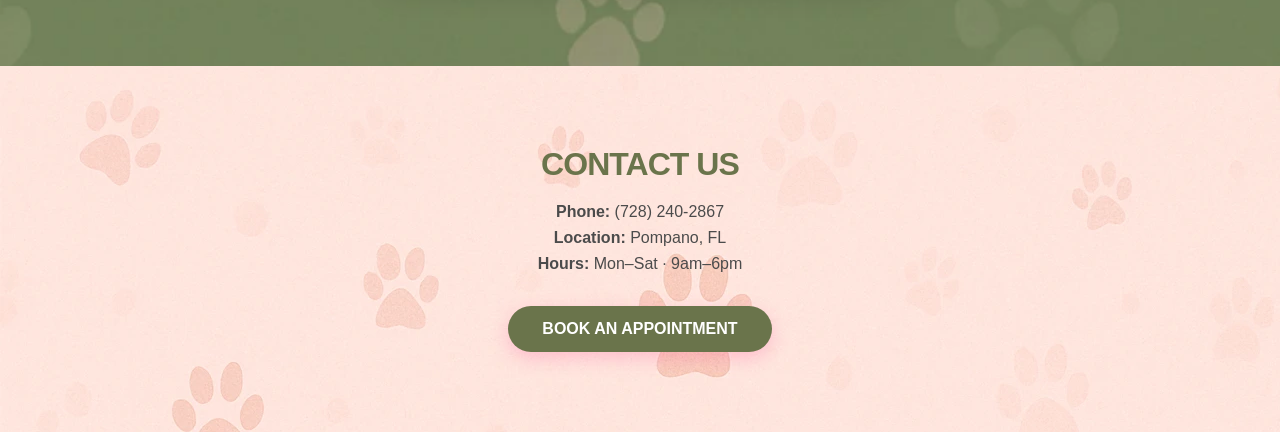
==== commit b18ba7e8: "Fixing prices" ====
--- a/index.html
+++ b/index.html
@@ -116,14 +116,14 @@
 	  <div class="price-card">
             <h3>GROOMING</h3>
             <p class="price-sub">Full Groom (Bath, Haircut, Nails, Ears, Sanitary Trim)</p>
-            <div class="price-range"><span>Starting at</span><strong>$100</strong></div>
+            <div class="price-range"><span>Starting at</span><strong>$75</strong></div>
             <a href="#" class="btn open-price" data-price="grooming">LEARN MORE</a>
 	  </div>
 
 	  <div class="price-card">
             <h3>BATHING</h3>
             <p class="price-sub">Short Hair Bath (Bath, Blow-Dry, Nails, Ears – Short Coat Breeds)</p>
-            <div class="price-range"><span>Starting at</span><strong>$70</strong></div>
+            <div class="price-range"><span>Starting at</span><strong>$55</strong></div>
 	    <a href="#" class="btn open-price" data-price="bathing">LEARN MORE</a>
 	  </div>
 
@@ -137,7 +137,7 @@
 	  <div class="price-card">
             <h3>Double Coated Bath & <br>De-shed - PREMIUM</h3>
             <p class="price-sub">Bath and De-shed, (Bath, Blow Dry, Nails, Ears, and Paw Trim)</p>
-            <div class="price-range"><span>Add-on</span><strong>$115</strong></div>
+            <div class="price-range"><span>Add-on</span><strong>$75</strong></div>
             <a href="#" class="btn open-price" data-price="flea_tick">LEARN MORE</a>
 	  </div>
 	</div>
--- a/styles.css
+++ b/styles.css
@@ -993,6 +993,8 @@
 /* ===== BOOKING MODAL CARD ===== */
 .booking-modal-card {
   background: #ffffff;
+  max-height: 90vh;
+  height: 90vh;
   max-width: 900px;
   width: 100%;
   border-radius: 24px;
@@ -1057,12 +1059,13 @@
   padding: 16px;
   overflow: hidden;
   -webkit-overflow-scrolling: touch;
-  flex: 1; /* take available vertical space */
+  flex: 1 1 auto; /* take available vertical space. */
 }
 
 .calendly-inline-widget {
   width: 100%;
-  min-height: 600px;
+  height: 100%;
+  min-height: 0;
   border-radius: 16px;
   overflow: hidden;
   border: 2px solid #ffd7e6;
@@ -1128,8 +1131,8 @@
 
 /* DESKTOP/TABLET: give the widget a real height so iframe 100% works */
 #calendly-inline-container.calendly-inline-widget {
-  height: 600px;      /* pick what you like: 600–700 */
-  min-height: 600px;
+  height: 100%;      /* pick what you like: 600–700 */
+  min-height: 0;
 }
 
 /* iframe fills the widget */
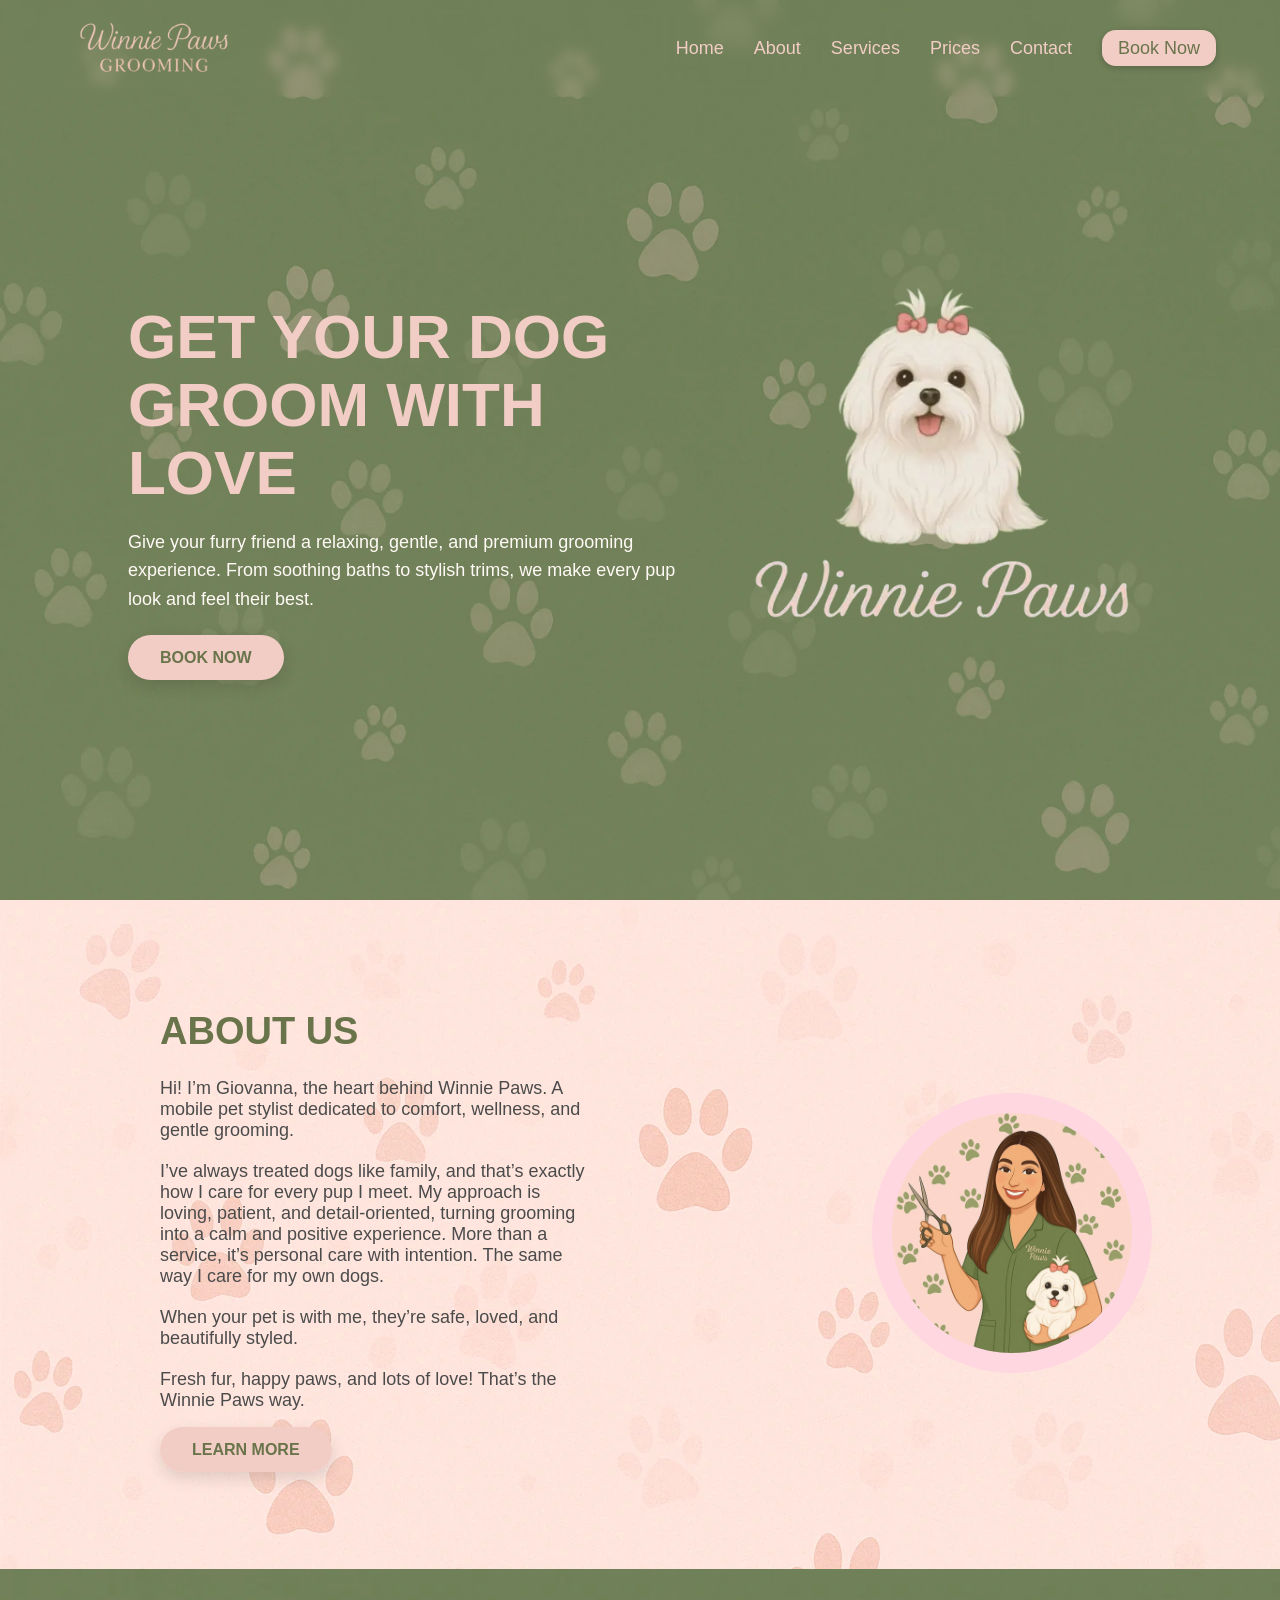
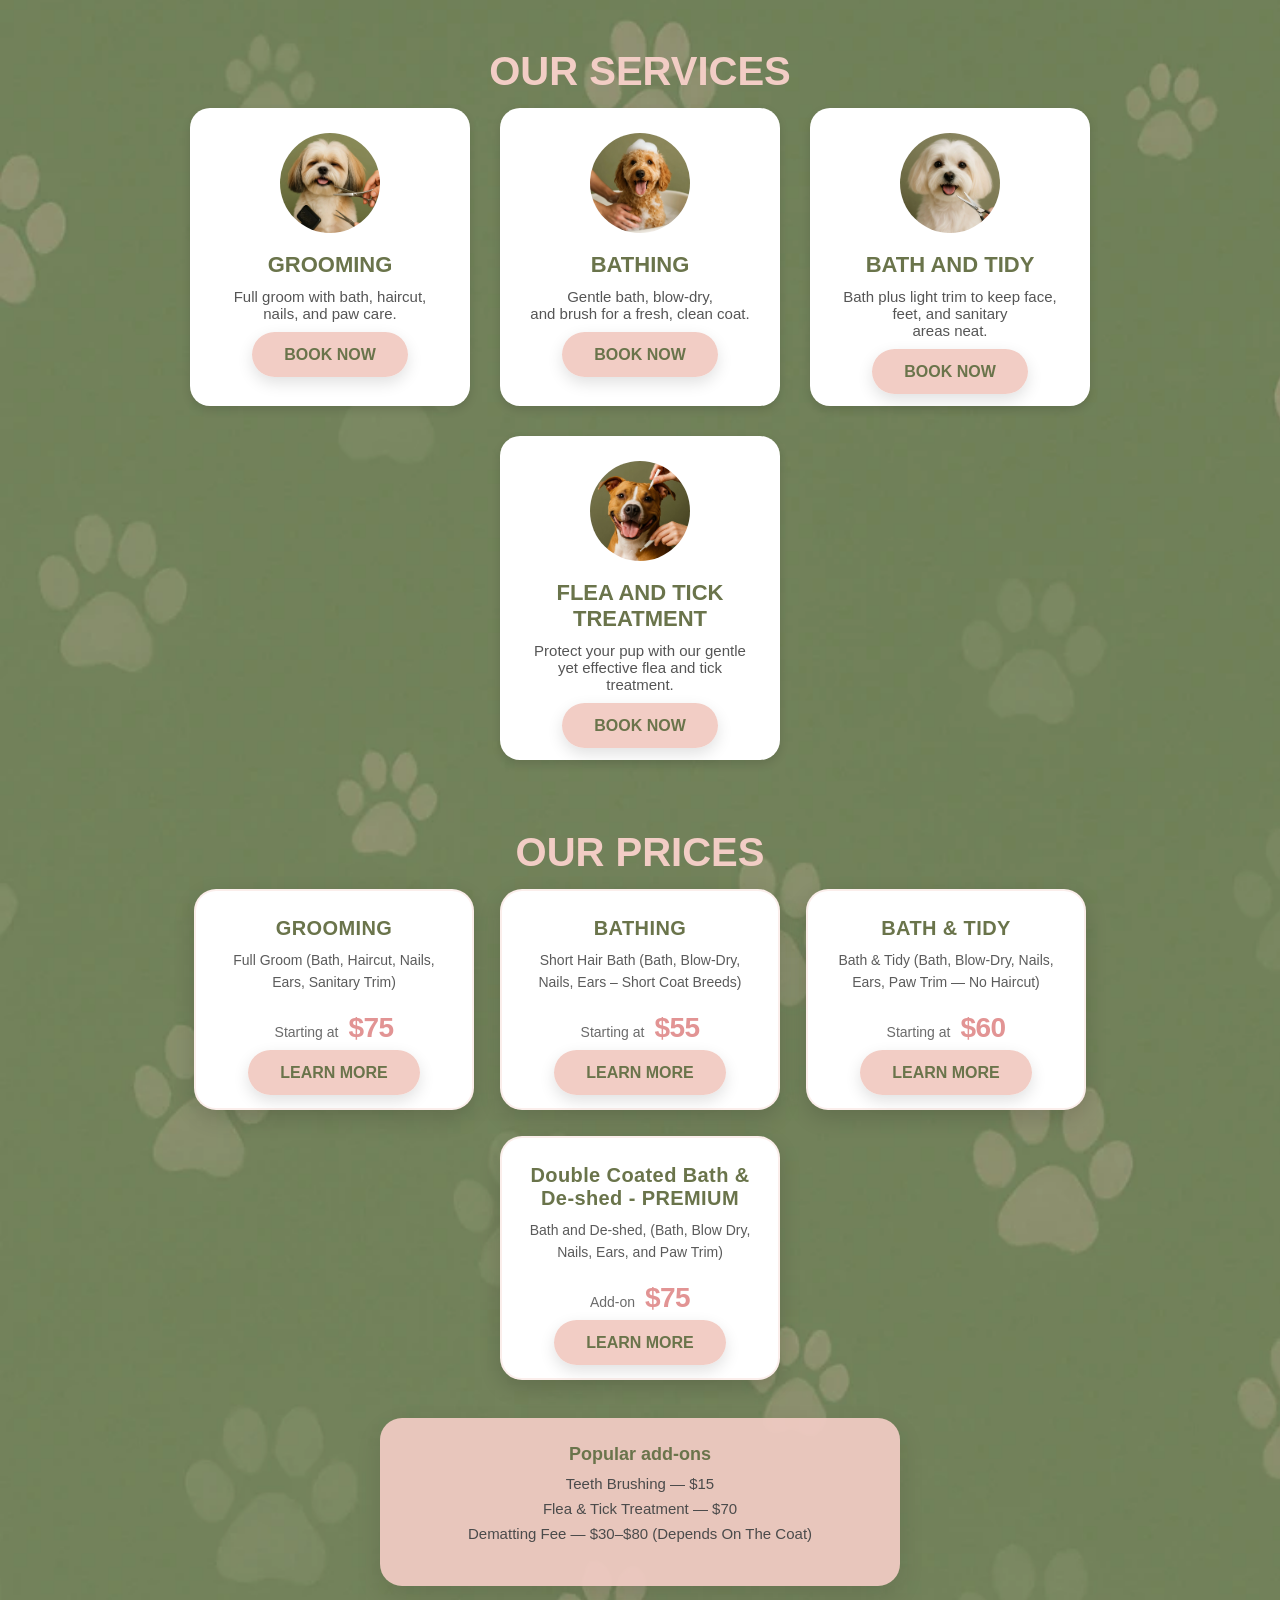
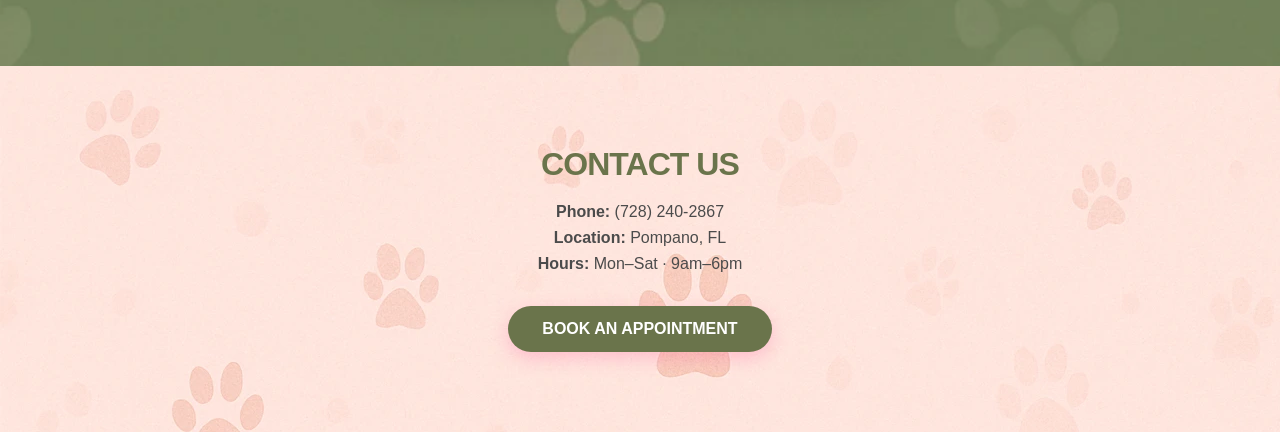
==== commit 295ea9a6: "Changing Bath & Tidy prices" ====
--- a/index.html
+++ b/index.html
@@ -130,7 +130,7 @@
 	  <div class="price-card">
 	    <h3>BATH & TIDY</h3>
 	    <p class="price-sub">Bath & Tidy (Bath, Blow-Dry, Nails, Ears, Paw Trim — No Haircut)</p>
-	    <div class="price-range"><span>Starting at</span><strong>$80</strong></div>
+	    <div class="price-range"><span>Starting at</span><strong>$60</strong></div>
 	    <a href="#" class="btn open-price" data-price="bath_tidy">LEARN MORE</a>
 	  </div>
 
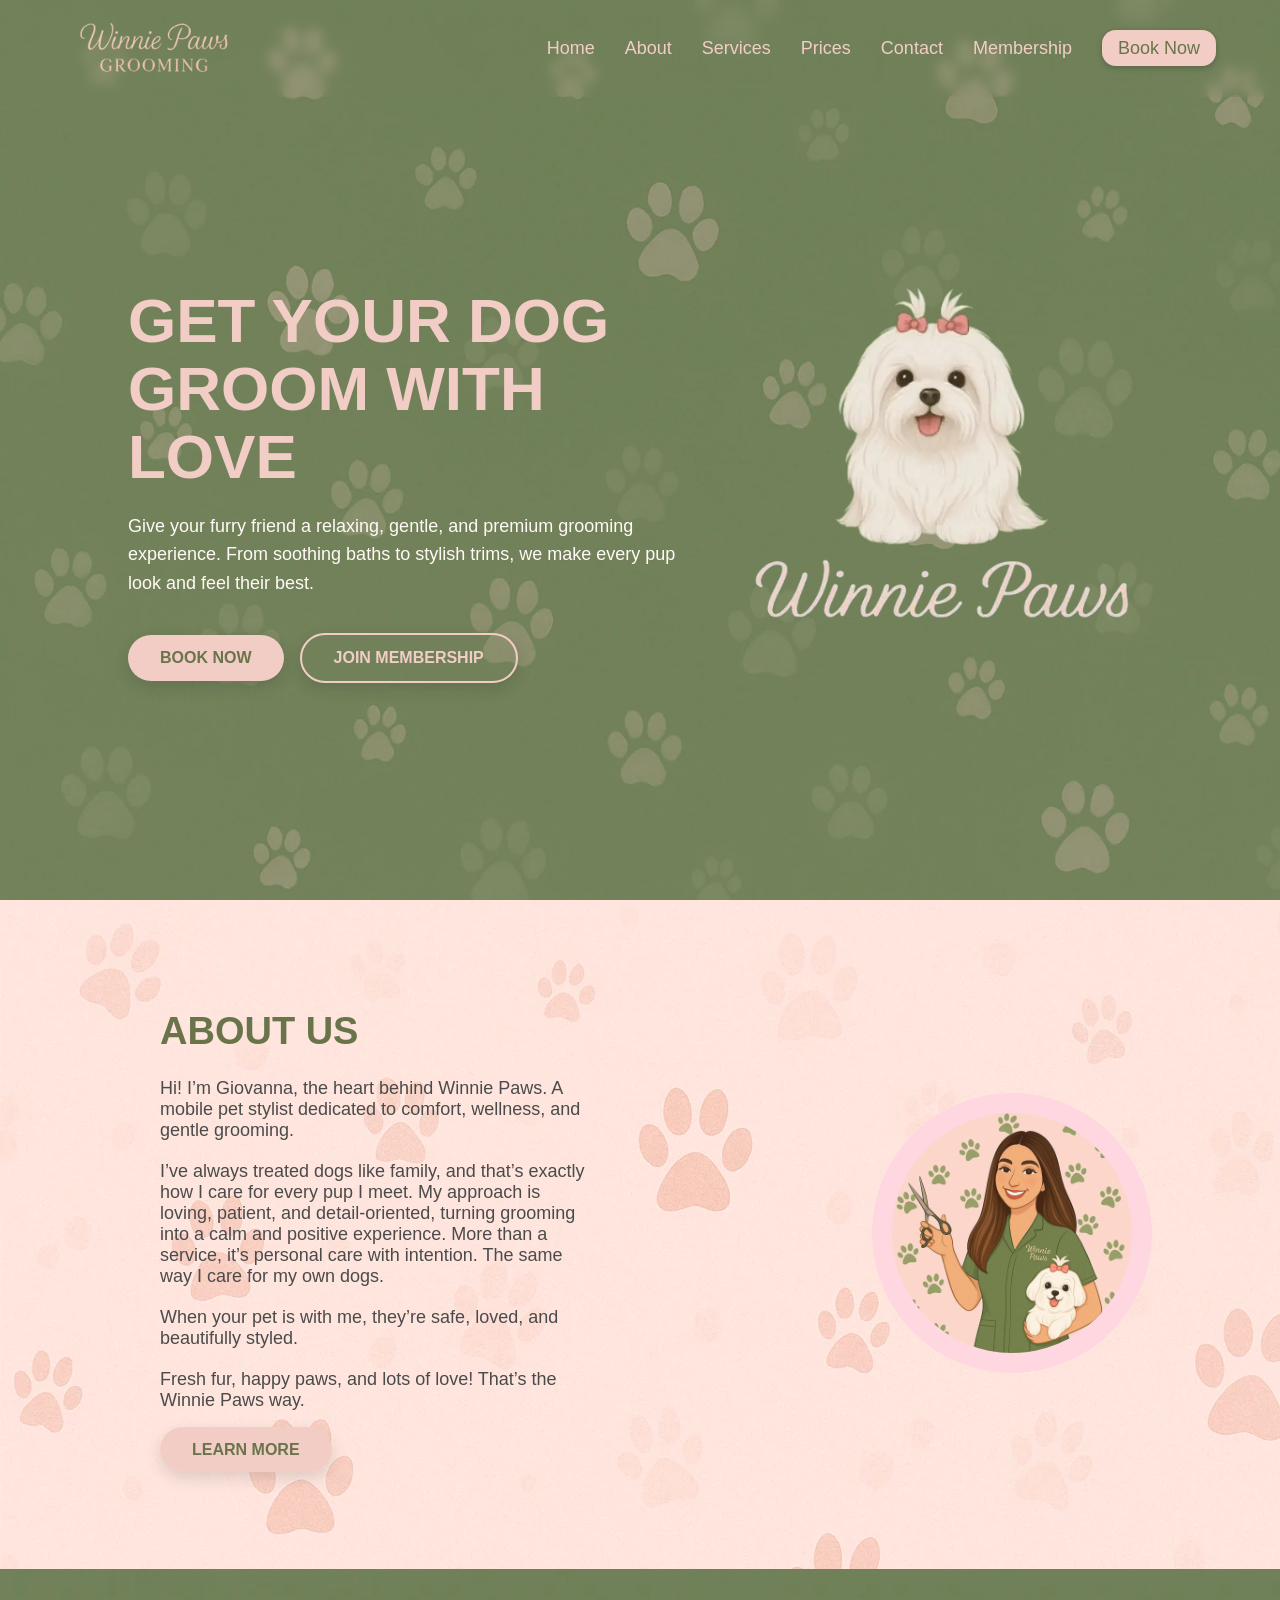
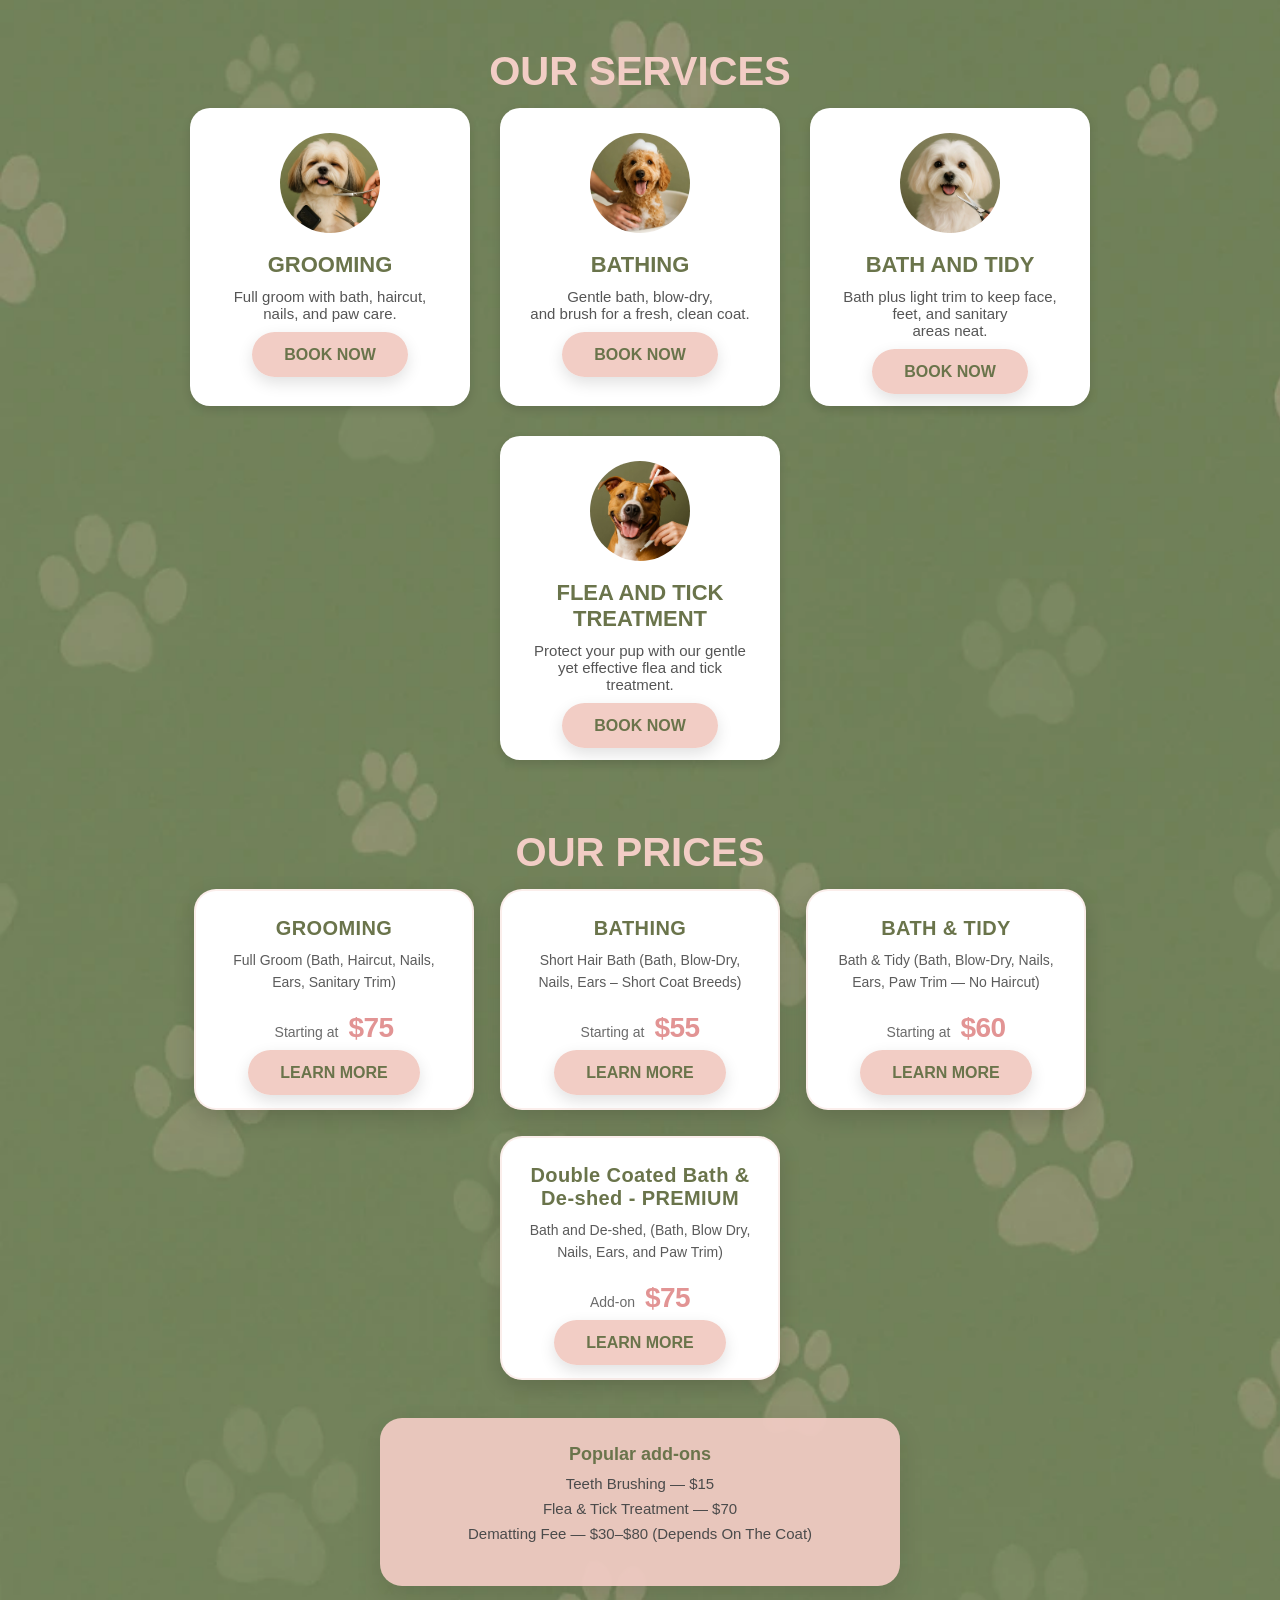
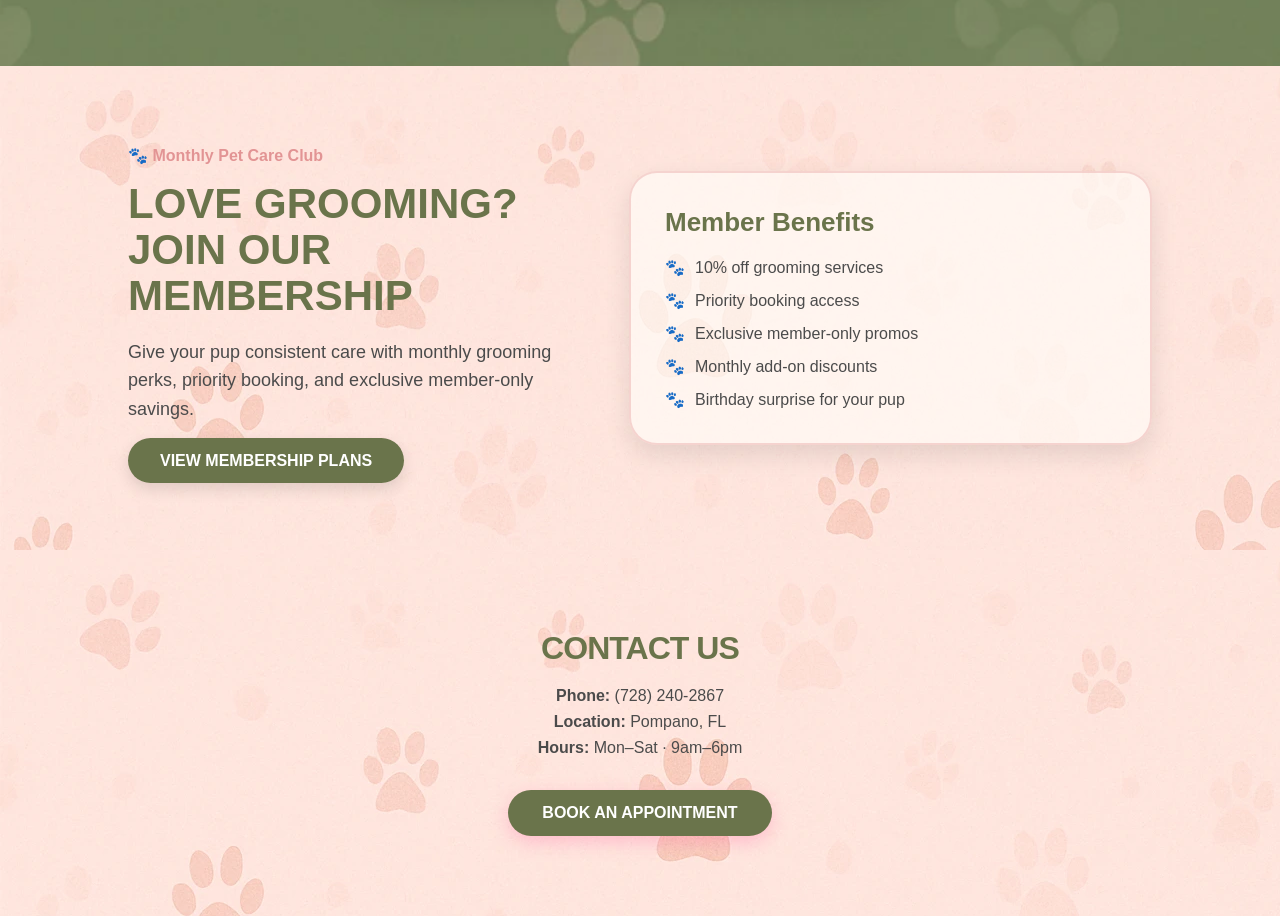
==== commit af41dc12: "Membership First commit" ====
--- a/index.html
+++ b/index.html
@@ -31,6 +31,7 @@
 	    <li class="navitem"><a href="#servicos">Services</a></li>
 	    <li class="navitem"><a href="#prices">Prices</a></li>
 	    <li class="navitem"><a href="#contact">Contact</a></li>
+	    <li class="navitem"><a href="#membership">Membership</a></li>
 	    <li class="navitem"><a href="#" class="open-booking nav-btn">Book Now</a></li>
 	  </ul>
 	</nav>
@@ -43,7 +44,10 @@
 	<h1> GET YOUR DOG GROOM WITH LOVE</h1>
 	<p>Give your furry friend a relaxing, gentle, and premium grooming experience.
 	  From soothing baths to stylish trims, we make every pup look and feel their best.</p>
-	<a href="#" class="btn open-booking">BOOK NOW</a>
+  <div class="hero-actions">
+    <a href="#" class="btn open-booking">BOOK NOW</a>
+    <a href="#membership" class="btn btn-outline">JOIN MEMBERSHIP</a>
+  </div>
       </div>
       <div class="hero-img">
 	<img src="./img/hero-dog.webp" alt="happy dog" />
@@ -154,7 +158,33 @@
 	</div>
       </div>
     </section>
-  
+
+    <!-- MEMBERSHIP SECTION -->
+    <section id="membership" class="membership-section">
+      <div class="membership-inner">
+        <div class="membership-text">
+          <span class="membership-badge">🐾 Monthly Pet Care Club</span>
+          <h2>LOVE GROOMING? JOIN OUR MEMBERSHIP</h2>
+          <p>
+          Give your pup consistent care with monthly grooming perks,
+          priority booking, and exclusive member-only savings.
+          </p>
+
+          <a href="#" class="btn membership-btn">VIEW MEMBERSHIP PLANS</a>
+        </div>
+
+        <div class="membership-card">
+          <h3>Member Benefits</h3>
+          <ul>
+            <li>10% off grooming services</li>
+            <li>Priority booking access</li>
+            <li>Exclusive member-only promos</li>
+            <li>Monthly add-on discounts</li>
+            <li>Birthday surprise for your pup</li>
+          </ul>
+        </div>
+      </div>
+    </section>
 
     <!-- CONTACT SECTION -->
     <section id="contact" class="contact-section">
--- a/styles.css
+++ b/styles.css
@@ -6,15 +6,15 @@
 
 /* colors */
 :root {
-    --primary-color: #ebdcdc;
-    --secondary-color: #ebdcdc;
-    --third-color: #e29494;
-    --green: #808e5d;
-    --green-dark: #6a744b;
-    --pink: #f2cdc5;
-    --pink-dark: #e0b4aa;
-    --text-light: #fffaf5;
-    --text-dark: #4b4b4b;
+  --primary-color: #ebdcdc;
+  --secondary-color: #ebdcdc;
+  --third-color: #e29494;
+  --green: #808e5d;
+  --green-dark: #6a744b;
+  --pink: #f2cdc5;
+  --pink-dark: #e0b4aa;
+  --text-light: #fffaf5;
+  --text-dark: #4b4b4b;
 }
 
 html {
@@ -1239,6 +1239,128 @@
   color: #fff;
 }
 
+/* ==== MEMBERSHIP SECTION ==== */
+.hero-actions {
+  display: flex;
+  gap: 16px;
+  flex-wrap: wrap;
+  align-items: center;
+}
+
+.btn-outline {
+  background: transparent;
+  color: var(--pink);
+  border: 2px solid var(--pink);
+}
+
+.btn-outline:hover {
+  background: var(--pink);
+  color: var(--green-dark);
+}
+
+.membership-section {
+  background-color: var(--pink);
+  background-image: url("./img/hero-bg2.webp");
+  padding: 80px 10%;
+}
+
+.membership-inner {
+  max-width: 1100px;
+  margin: 0 auto;
+  display: flex;
+  gap: 50px;
+  align-items: center;
+  justify-content: space-between;
+  flex-wrap: wrap;
+}
+
+.membership-text {
+  flex: 1;
+  min-width: 280px;
+}
+
+.membership-badge {
+  display: inline-block;
+  color: var(--third-color);
+  font-weight: 700;
+  margin-bottom: 16px;
+}
+
+.membership-text h2 {
+  color: var(--green-dark);
+  font-size: 42px;
+  line-height: 1.1;
+  margin-bottom: 18px;
+}
+
+.membership-text p {
+  color: var(--text-dark);
+  font-size: 18px;
+  line-height: 1.6;
+  max-width: 520px;
+  margin-bottom: 28px;
+}
+
+.membership-btn {
+  background-color: var(--green-dark);
+  color: #fff;
+}
+
+.membership-btn:hover {
+  background-color: var(--green);
+}
+
+.membership-card {
+  flex: 1;
+  min-width: 280px;
+  background: rgba(255, 250, 245, 0.75);
+  border: 2px solid rgba(226, 148, 148, 0.35);
+  border-radius: 28px;
+  padding: 34px;
+  box-shadow: 0 10px 26px rgba(0,0,0,0.10);
+}
+
+.membership-card h3 {
+  color: var(--green-dark);
+  font-size: 26px;
+  margin-bottom: 20px;
+}
+
+.membership-card ul {
+  list-style: none;
+  display: grid;
+  gap: 14px;
+}
+
+.membership-card li {
+  color: var(--text-dark);
+  font-size: 16px;
+}
+
+.membership-card li::before {
+  content: "🐾";
+  margin-right: 10px;
+}
+
+@media (max-width: 700px) {
+  .hero-actions {
+    justify-content: center;
+  }
+
+  .membership-section {
+    text-align: center;
+  }
+
+  .membership-text h2 {
+    font-size: 32px;
+  }
+
+  .membership-text p {
+    margin-left: auto;
+    margin-right: auto;
+  }
+}
+
 /* ==== CONTACT SECTION ==== */
 .contact-section {
   background-image: url("./img/hero-bg2.webp");
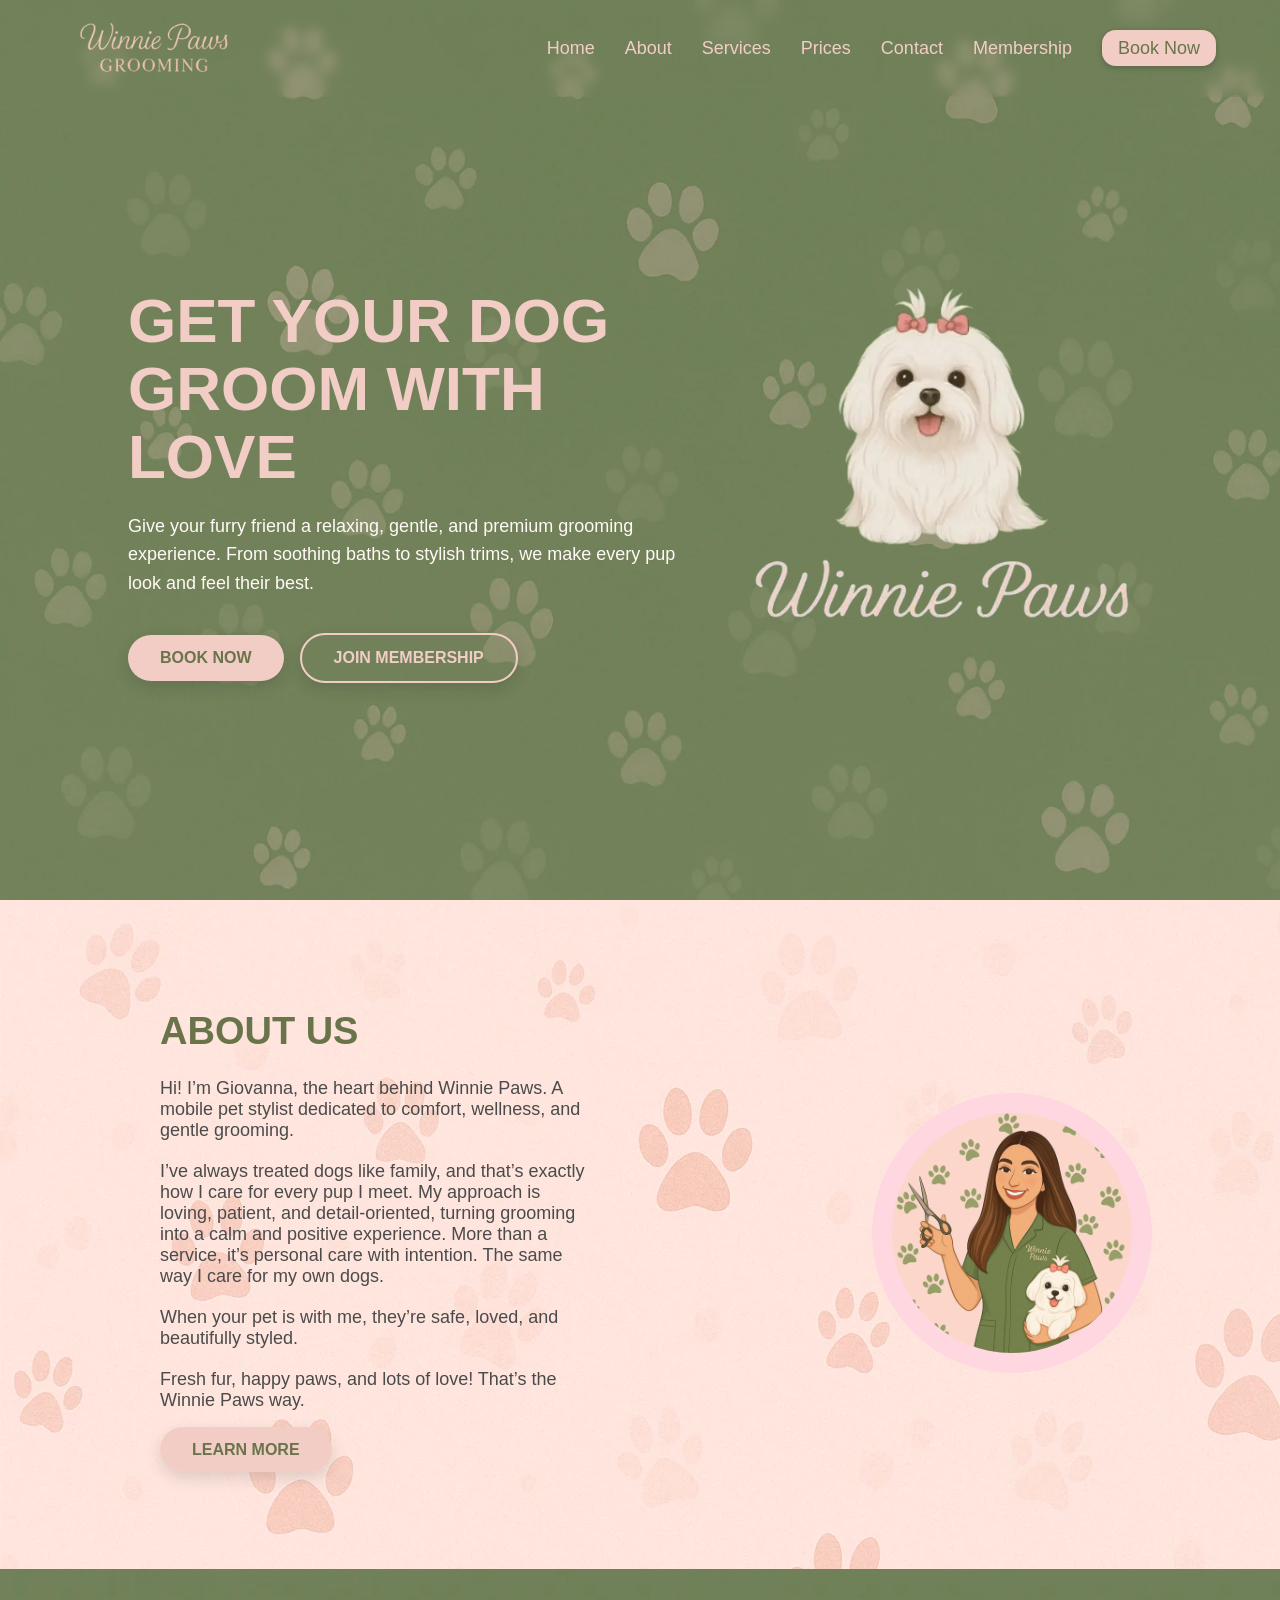
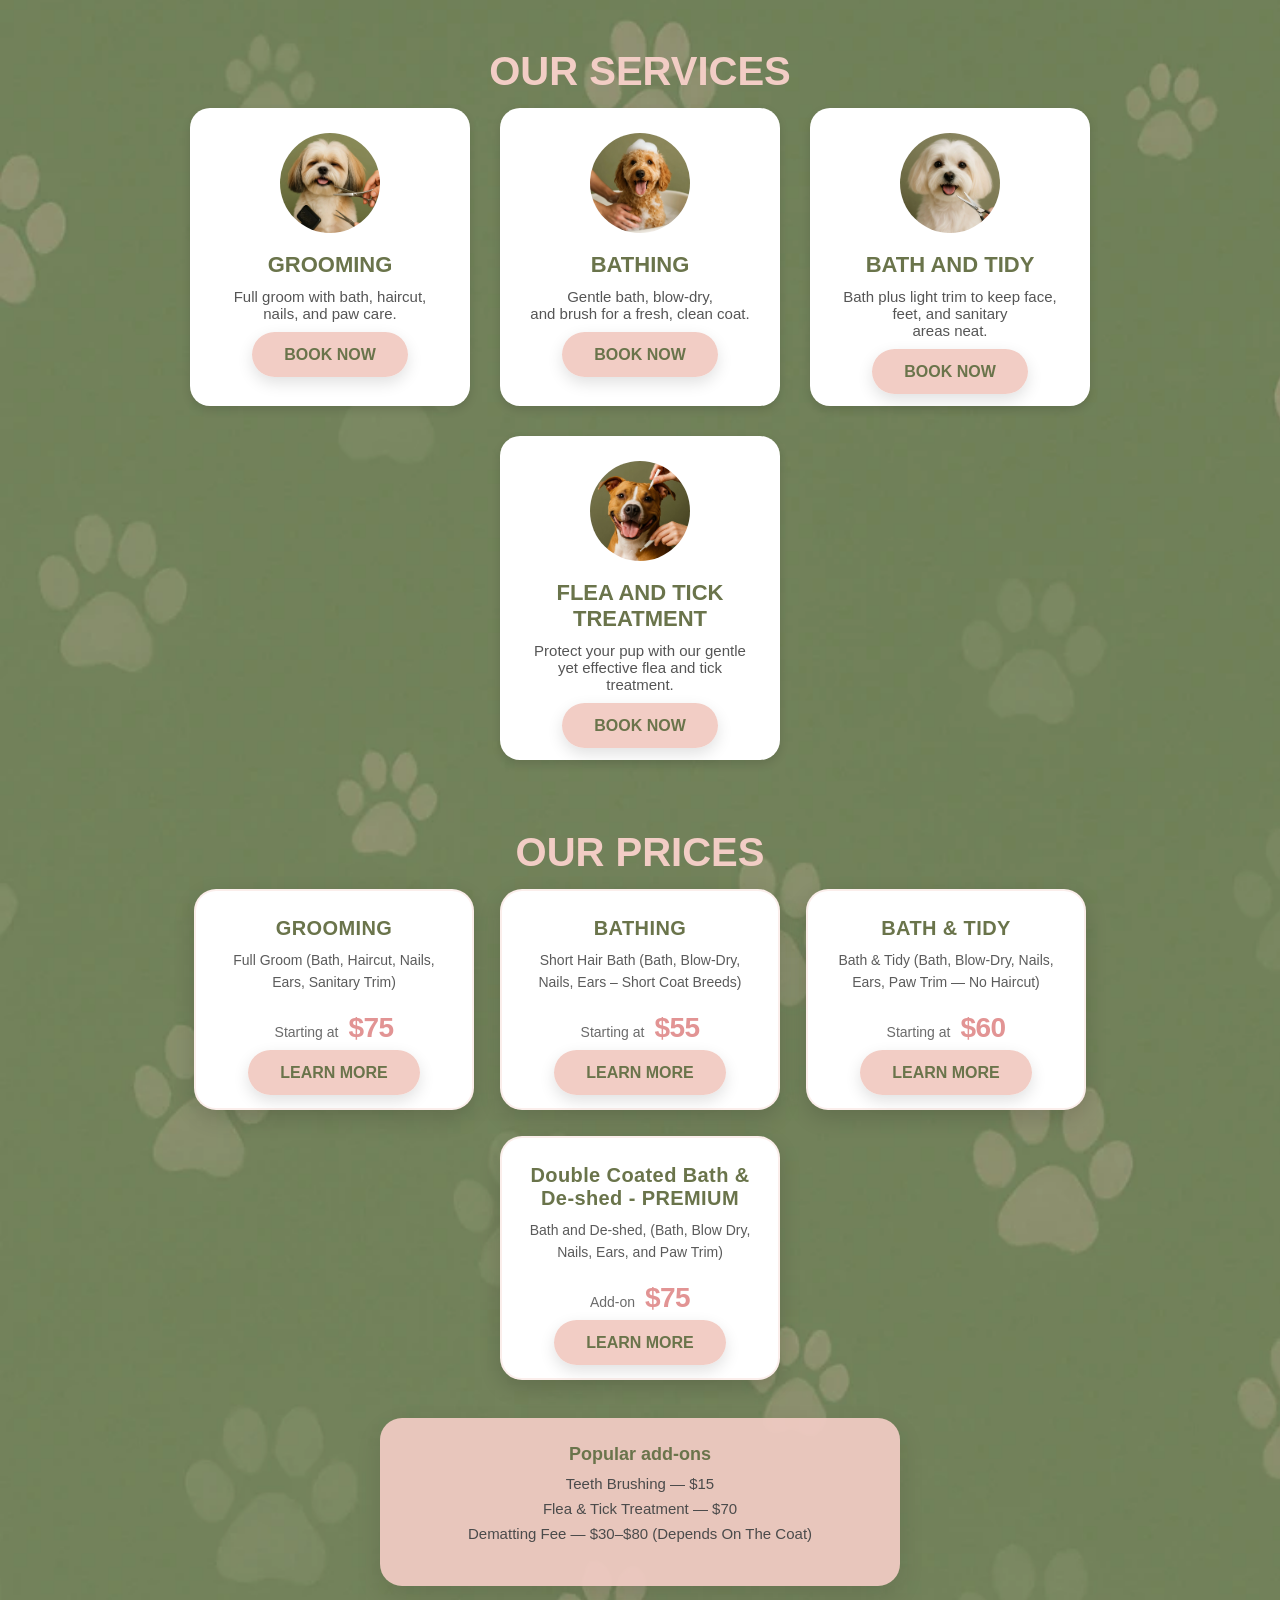
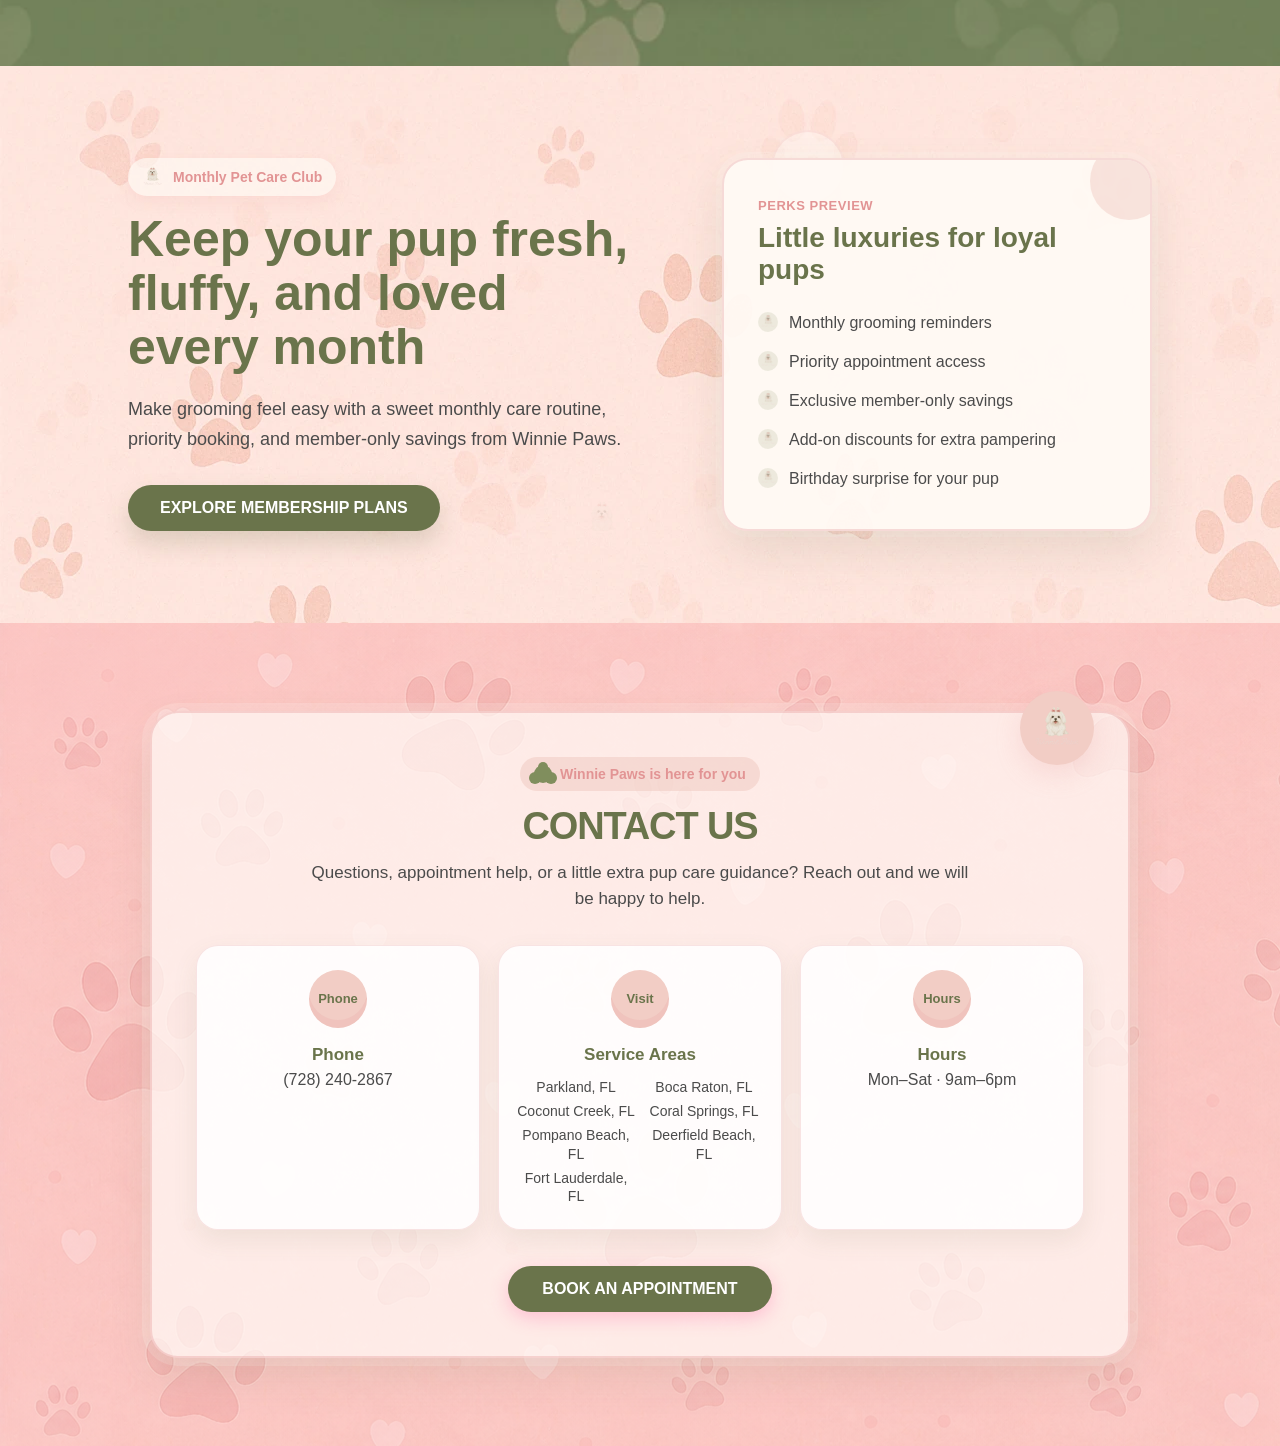
==== commit 057d491c: "Changing Contact Us section" ====
--- a/index.html
+++ b/index.html
@@ -31,7 +31,7 @@
 	    <li class="navitem"><a href="#servicos">Services</a></li>
 	    <li class="navitem"><a href="#prices">Prices</a></li>
 	    <li class="navitem"><a href="#contact">Contact</a></li>
-	    <li class="navitem"><a href="#membership">Membership</a></li>
+	    <li class="navitem"><a href="membership.html">Membership</a></li>
 	    <li class="navitem"><a href="#" class="open-booking nav-btn">Book Now</a></li>
 	  </ul>
 	</nav>
@@ -46,7 +46,7 @@
 	  From soothing baths to stylish trims, we make every pup look and feel their best.</p>
   <div class="hero-actions">
     <a href="#" class="btn open-booking">BOOK NOW</a>
-    <a href="#membership" class="btn btn-outline">JOIN MEMBERSHIP</a>
+    <a href="membership.html" class="btn btn-outline">JOIN MEMBERSHIP</a>
   </div>
       </div>
       <div class="hero-img">
@@ -163,23 +163,24 @@
     <section id="membership" class="membership-section">
       <div class="membership-inner">
         <div class="membership-text">
-          <span class="membership-badge">🐾 Monthly Pet Care Club</span>
-          <h2>LOVE GROOMING? JOIN OUR MEMBERSHIP</h2>
+          <span class="membership-badge">Monthly Pet Care Club</span>
+          <h2>Keep your pup fresh, fluffy, and loved every month</h2>
           <p>
-          Give your pup consistent care with monthly grooming perks,
-          priority booking, and exclusive member-only savings.
+            Make grooming feel easy with a sweet monthly care routine,
+            priority booking, and member-only savings from Winnie Paws.
           </p>
 
-          <a href="#" class="btn membership-btn">VIEW MEMBERSHIP PLANS</a>
+          <a href="membership.html" class="btn membership-btn">EXPLORE MEMBERSHIP PLANS</a>
         </div>
 
         <div class="membership-card">
-          <h3>Member Benefits</h3>
+          <span class="membership-card-kicker">Perks preview</span>
+          <h3>Little luxuries for loyal pups</h3>
           <ul>
-            <li>10% off grooming services</li>
-            <li>Priority booking access</li>
-            <li>Exclusive member-only promos</li>
-            <li>Monthly add-on discounts</li>
+            <li>Monthly grooming reminders</li>
+            <li>Priority appointment access</li>
+            <li>Exclusive member-only savings</li>
+            <li>Add-on discounts for extra pampering</li>
             <li>Birthday surprise for your pup</li>
           </ul>
         </div>
@@ -189,10 +190,38 @@
     <!-- CONTACT SECTION -->
     <section id="contact" class="contact-section">
       <div class="contact-inner">
-	<h2>CONTACT US</h2>
-	<p><strong>Phone:</strong> (728) 240-2867</p>
-	<p><strong>Location:</strong> Pompano, FL</p>
-	<p><strong>Hours:</strong> Mon–Sat · 9am–6pm</p>
+        <div class="contact-heading">
+          <span class="contact-badge">Winnie Paws is here for you</span>
+	  <h2>CONTACT US</h2>
+	  <p>Questions, appointment help, or a little extra pup care guidance? Reach out and we will be happy to help.</p>
+        </div>
+
+        <div class="contact-cards">
+          <div class="contact-card">
+            <span class="contact-icon">Phone</span>
+	    <p><strong>Phone</strong><br>(728) 240-2867</p>
+          </div>
+
+          <div class="contact-card">
+            <span class="contact-icon">Visit</span>
+	    <p><strong>Service Areas</strong></p>
+            <ul class="contact-service-areas">
+              <li>Parkland, FL</li>
+              <li>Boca Raton, FL</li>
+              <li>Coconut Creek, FL</li>
+              <li>Coral Springs, FL</li>
+              <li>Pompano Beach, FL</li>
+              <li>Deerfield Beach, FL</li>
+              <li>Fort Lauderdale, FL</li>
+            </ul>
+          </div>
+
+          <div class="contact-card">
+            <span class="contact-icon">Hours</span>
+	    <p><strong>Hours</strong><br>Mon–Sat · 9am–6pm</p>
+          </div>
+        </div>
+
 	<a href="#" class="btn open-booking">BOOK AN APPOINTMENT</a>
       </div>
     </section>
--- a/styles.css
+++ b/styles.css
@@ -1261,49 +1261,104 @@
 .membership-section {
   background-color: var(--pink);
   background-image: url("./img/hero-bg2.webp");
-  padding: 80px 10%;
+  padding: 92px 10%;
+  overflow: hidden;
 }
 
 .membership-inner {
-  max-width: 1100px;
+  max-width: 1120px;
   margin: 0 auto;
   display: flex;
-  gap: 50px;
+  gap: clamp(38px, 7vw, 84px);
   align-items: center;
   justify-content: space-between;
   flex-wrap: wrap;
+  position: relative;
+}
+
+.membership-inner::before,
+.membership-inner::after {
+  content: "";
+  position: absolute;
+  border-radius: 50%;
+  pointer-events: none;
+}
+
+.membership-inner::before {
+  width: 74px;
+  height: 74px;
+  top: -28px;
+  right: 30%;
+  background: rgba(255, 250, 245, 0.42);
+  box-shadow: inset 0 0 0 2px rgba(226, 148, 148, 0.16);
+}
+
+.membership-inner::after {
+  width: 48px;
+  height: 48px;
+  bottom: -16px;
+  left: 44%;
+  background-image: url("./img/winni1.webp");
+  background-position: center;
+  background-repeat: no-repeat;
+  background-size: contain;
+  opacity: 0.14;
 }
 
 .membership-text {
-  flex: 1;
+  flex: 1 1 500px;
   min-width: 280px;
+  max-width: 610px;
+  position: relative;
+  z-index: 1;
 }
 
 .membership-badge {
-  display: inline-block;
+  display: inline-flex;
+  align-items: center;
+  gap: 9px;
+  padding: 8px 14px;
+  border-radius: 999px;
+  background: rgba(255, 250, 245, 0.66);
   color: var(--third-color);
-  font-weight: 700;
+  font-size: 14px;
+  font-weight: 800;
   margin-bottom: 16px;
+  box-shadow: 0 6px 16px rgba(226, 148, 148, 0.14);
+}
+
+.membership-badge::before {
+  content: "";
+  width: 22px;
+  height: 22px;
+  border-radius: 50%;
+  background-image: url("./img/winni1.webp");
+  background-position: center;
+  background-repeat: no-repeat;
+  background-size: contain;
 }
 
 .membership-text h2 {
   color: var(--green-dark);
-  font-size: 42px;
-  line-height: 1.1;
-  margin-bottom: 18px;
+  font-size: clamp(36px, 4.1vw, 50px);
+  line-height: 1.08;
+  margin-bottom: 20px;
+  max-width: 590px;
 }
 
 .membership-text p {
   color: var(--text-dark);
   font-size: 18px;
-  line-height: 1.6;
-  max-width: 520px;
-  margin-bottom: 28px;
+  line-height: 1.68;
+  max-width: 545px;
+  margin-bottom: 30px;
 }
 
 .membership-btn {
+  display: inline-block;
   background-color: var(--green-dark);
   color: #fff;
+  box-shadow: 0 12px 24px rgba(106, 116, 75, 0.22);
 }
 
 .membership-btn:hover {
@@ -1311,35 +1366,81 @@
 }
 
 .membership-card {
-  flex: 1;
+  flex: 0 1 430px;
   min-width: 280px;
-  background: rgba(255, 250, 245, 0.75);
-  border: 2px solid rgba(226, 148, 148, 0.35);
-  border-radius: 28px;
-  padding: 34px;
-  box-shadow: 0 10px 26px rgba(0,0,0,0.10);
+  background: rgba(255, 250, 245, 0.94);
+  border: 2px solid rgba(226, 148, 148, 0.3);
+  border-radius: 26px;
+  padding: 38px 34px;
+  box-shadow:
+    0 20px 44px rgba(106, 116, 75, 0.14),
+    0 0 0 6px rgba(255, 250, 245, 0.14);
+  position: relative;
+  z-index: 1;
+  overflow: hidden;
+}
+
+.membership-card::after {
+  content: "";
+  width: 78px;
+  height: 78px;
+  position: absolute;
+  right: -18px;
+  top: -18px;
+  border-radius: 50%;
+  background: var(--pink);
+  opacity: 0.5;
+}
+
+.membership-card-kicker {
+  display: block;
+  color: var(--third-color);
+  font-size: 13px;
+  font-weight: 800;
+  letter-spacing: 0.04em;
+  text-transform: uppercase;
+  margin-bottom: 9px;
 }
 
 .membership-card h3 {
   color: var(--green-dark);
-  font-size: 26px;
-  margin-bottom: 20px;
+  font-size: 28px;
+  line-height: 1.16;
+  margin-bottom: 24px;
+  max-width: 310px;
+  position: relative;
+  z-index: 1;
 }
 
 .membership-card ul {
   list-style: none;
   display: grid;
-  gap: 14px;
+  gap: 15px;
+  position: relative;
+  z-index: 1;
 }
 
 .membership-card li {
+  display: flex;
+  align-items: flex-start;
+  gap: 11px;
   color: var(--text-dark);
   font-size: 16px;
+  line-height: 1.5;
 }
 
 .membership-card li::before {
-  content: "🐾";
-  margin-right: 10px;
+  content: "";
+  flex: 0 0 auto;
+  width: 20px;
+  height: 20px;
+  margin-top: 1px;
+  border-radius: 50%;
+  background-color: rgba(128, 142, 93, 0.14);
+  background-image: url("./img/winni1.webp");
+  background-position: center;
+  background-repeat: no-repeat;
+  background-size: 15px;
 }
 
 @media (max-width: 700px) {
@@ -1349,35 +1450,141 @@
 
   .membership-section {
     text-align: center;
+    padding: 66px 6%;
+  }
+
+  .membership-inner {
+    gap: 32px;
+    justify-content: center;
+  }
+
+  .membership-inner::before {
+    top: -24px;
+    right: -18px;
+  }
+
+  .membership-inner::after {
+    display: none;
+  }
+
+  .membership-badge {
+    justify-content: center;
+    margin-bottom: 18px;
   }
 
   .membership-text h2 {
-    font-size: 32px;
-  }
-
-  .membership-text p {
+    max-width: 360px;
     margin-left: auto;
     margin-right: auto;
+    font-size: 33px;
+    line-height: 1.14;
+  }
+
+  .membership-text p {
+    max-width: 350px;
+    margin-left: auto;
+    margin-right: auto;
+    margin-bottom: 28px;
+    font-size: 16px;
+    line-height: 1.68;
+  }
+
+  .membership-btn {
+    width: min(100%, 340px);
+    text-align: center;
+    padding: 16px 20px;
+  }
+
+  .membership-card {
+    width: min(100%, 380px);
+    flex-basis: auto;
+    min-width: 0;
+    padding: 30px 22px;
+    text-align: left;
+  }
+
+  .membership-card h3 {
+    font-size: 24px;
+  }
+
+  .membership-card li {
+    font-size: 15px;
+    line-height: 1.55;
   }
 }
 
 /* ==== CONTACT SECTION ==== */
 .contact-section {
-  background-image: url("./img/hero-bg2.webp");
-  padding: 80px 10%;
+  background-image: url("./img/hero-bg6.webp");
+  padding: 88px 10%;
   text-align: center;
   border-top: none;
+  overflow: hidden;
 }
 
 .contact-inner {
-  max-width: 600px;
-  margin: 0 auto; /* centers the whole block */
+  max-width: 980px;
+  margin: 0 auto;
+  padding: 44px;
+  border: 2px solid rgba(226, 148, 148, 0.32);
+  border-radius: 28px;
+  background: rgba(255, 250, 245, 0.72);
+  box-shadow:
+    0 18px 42px rgba(106, 116, 75, 0.13),
+    0 0 0 8px rgba(255, 250, 245, 0.16);
+  position: relative;
+}
+
+.contact-inner::before {
+  content: "";
+  width: 74px;
+  height: 74px;
+  position: absolute;
+  top: -22px;
+  right: 34px;
+  border-radius: 50%;
+  background-color: var(--pink);
+  background-image: url("./img/winni1.webp");
+  background-position: center;
+  background-repeat: no-repeat;
+  background-size: 46px;
+  box-shadow: 0 10px 26px rgba(226, 148, 148, 0.22);
+}
+
+.contact-heading {
+  max-width: 680px;
+  margin: 0 auto 30px;
+}
+
+.contact-badge {
+  display: inline-flex;
+  align-items: center;
+  gap: 8px;
+  margin-bottom: 14px;
+  padding: 8px 14px;
+  border-radius: 999px;
+  background: rgba(242, 205, 197, 0.58);
+  color: var(--third-color);
+  font-size: 14px;
+  font-weight: 800;
+}
+
+.contact-badge::before {
+  content: "";
+  width: 18px;
+  height: 18px;
+  border-radius: 50%;
+  background: var(--green);
+  box-shadow:
+    8px 4px 0 -3px var(--green),
+    -8px 4px 0 -3px var(--green),
+    0 -7px 0 -4px var(--green);
 }
 
 .contact-section h2 {
   color: var(--green-dark);
-  font-size: 32px;
-  margin-bottom: 20px;
+  font-size: 38px;
+  margin-bottom: 12px;
   font-weight: 700;
   letter-spacing: -0.03em;
 }
@@ -1385,12 +1592,64 @@
 .contact-section p {
   font-size: 16px;
   color: var(--text-dark);
-  margin-bottom: 8px;
+  line-height: 1.55;
+}
+
+.contact-heading p {
+  font-size: 17px;
+}
+
+.contact-cards {
+  display: grid;
+  grid-template-columns: repeat(3, minmax(0, 1fr));
+  gap: 18px;
+  margin: 32px 0 8px;
+}
+
+.contact-card {
+  padding: 24px 18px;
+  border: 1px solid rgba(226, 148, 148, 0.24);
+  border-radius: 22px;
+  background: rgba(255, 255, 255, 0.86);
+  box-shadow: 0 10px 24px rgba(106, 116, 75, 0.1);
+}
+
+.contact-icon {
+  width: 58px;
+  height: 58px;
+  display: grid;
+  place-items: center;
+  margin: 0 auto 14px;
+  border-radius: 50%;
+  background: var(--pink);
+  color: var(--green-dark);
+  font-size: 13px;
+  font-weight: 800;
+  box-shadow: inset 0 -8px 0 rgba(226, 148, 148, 0.18);
+}
+
+.contact-card strong {
+  color: var(--green-dark);
+  font-size: 17px;
+}
+
+.contact-service-areas {
+  list-style: none;
+  display: grid;
+  grid-template-columns: repeat(2, minmax(0, 1fr));
+  gap: 6px 10px;
+  margin-top: 10px;
+}
+
+.contact-service-areas li {
+  color: var(--text-dark);
+  font-size: 14px;
+  line-height: 1.3;
 }
 
 .contact-section .btn {
   display: inline-block;
-  margin-top: 25px; /* space above button */
+  margin-top: 28px;
   padding: 14px 34px;
   font-size: 16px;
   border-radius: 30px;
@@ -1407,6 +1666,76 @@
   transform: translatey(-3px);
 }
 
+@media (max-width: 760px) {
+  .contact-section {
+    padding: 64px 6%;
+  }
+
+  .contact-inner {
+    width: 100%;
+    padding: 38px 22px 32px;
+    text-align: center;
+  }
+
+  .contact-inner::before {
+    width: 60px;
+    height: 60px;
+    top: -18px;
+    right: 20px;
+    background-size: 38px;
+  }
+
+  .contact-section h2 {
+    font-size: 32px;
+  }
+
+  .contact-heading p {
+    font-size: 16px;
+    line-height: 1.65;
+  }
+
+  .contact-cards {
+    grid-template-columns: 1fr;
+    gap: 18px;
+    margin-top: 28px;
+  }
+
+  .contact-card {
+    width: 100%;
+    min-width: 0;
+    padding: 24px 18px;
+    text-align: center;
+  }
+
+  .contact-icon {
+    margin-bottom: 16px;
+  }
+
+  .contact-card p {
+    line-height: 1.6;
+  }
+
+  .contact-service-areas {
+    grid-template-columns: 1fr;
+    gap: 8px;
+    margin-top: 12px;
+    text-align: center;
+  }
+
+  .contact-service-areas li {
+    font-size: 15px;
+    line-height: 1.45;
+  }
+
+  .contact-section .btn {
+    width: 100%;
+    max-width: 340px;
+    margin-top: 30px;
+    padding: 16px 20px;
+    text-align: center;
+  }
+}
+
 /* global tiny-screen tweak */
 @media (max-width: 400px) {
   section {
